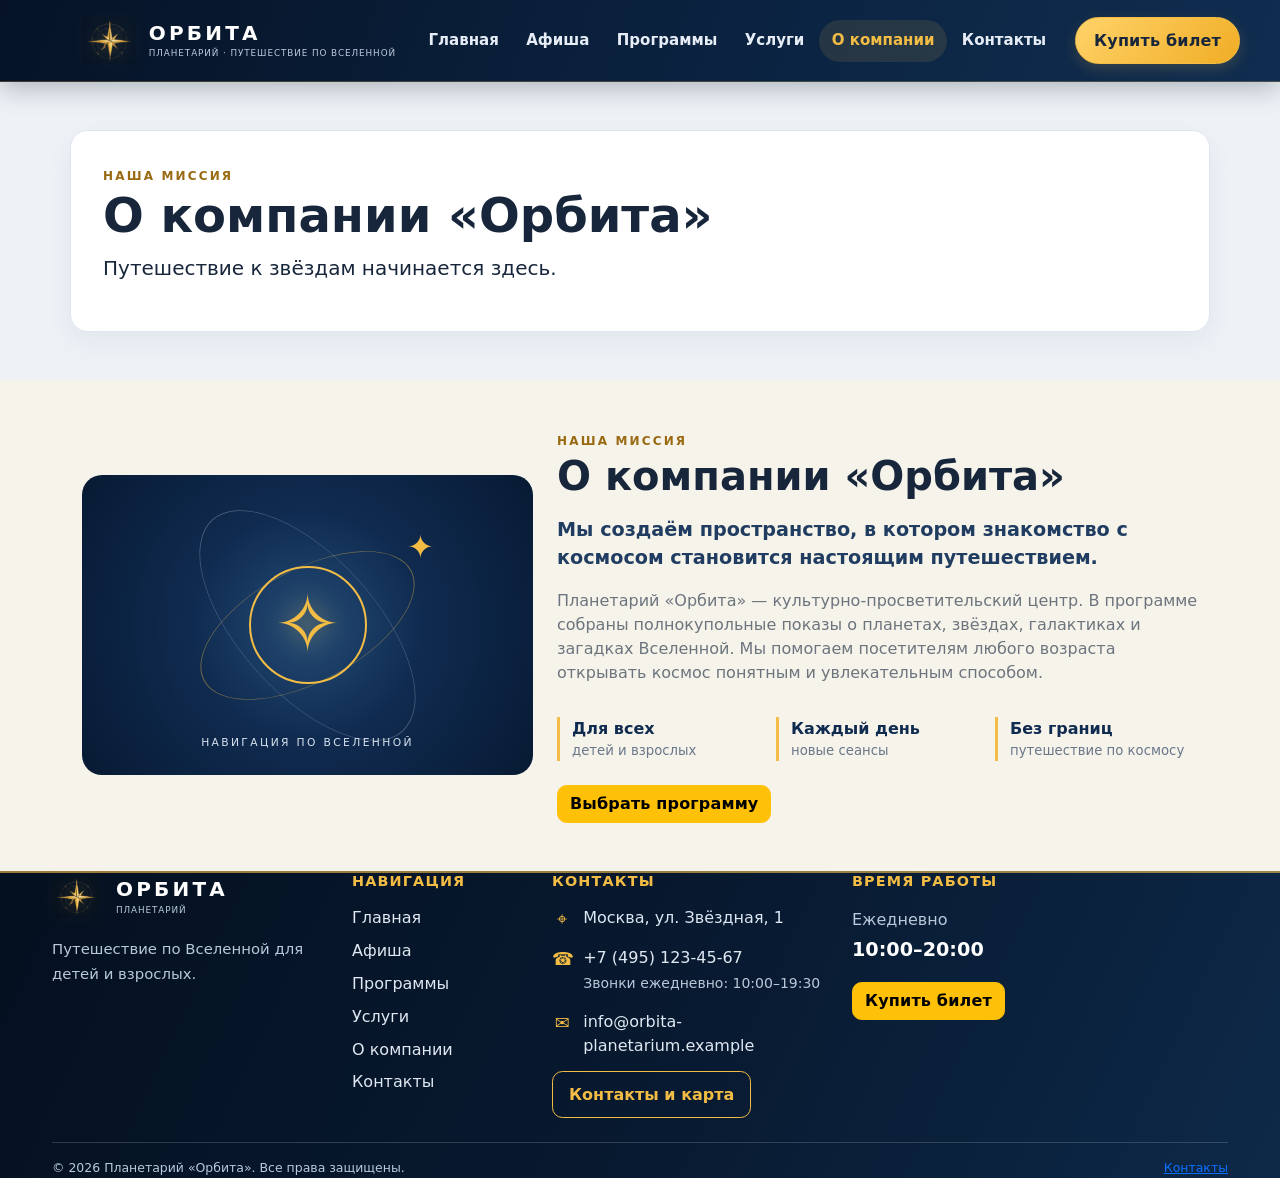
==== about.html @ 18ff94b8 "feat: restructure website into separate pages" ====
<!DOCTYPE html>
<!DOCTYPE html>

<html lang="ru">
<head>
<meta charset="utf-8"/>
<meta content="width=device-width, initial-scale=1.0" name="viewport"/>
<title>О компании — Планетарий «Орбита»</title>
<link href="https://cdn.jsdelivr.net/npm/bootstrap@5.3.8/dist/css/bootstrap.min.css" rel="stylesheet"/>
<link href="css/custom.css" rel="stylesheet"/>
</head>
<body>
<nav class="navbar navbar-expand-lg navbar-dark site-navbar sticky-top"><div class="container"><a class="navbar-brand d-flex align-items-center gap-3" href="index.html"><img alt="Логотип-компас планетария Орбита" class="brand-logo" height="54" src="images/orbita-compass-logo.png" width="54"/><span class="brand-copy"><span class="brand-name">ОРБИТА</span><span class="brand-caption">ПЛАНЕТАРИЙ · ПУТЕШЕСТВИЕ ПО ВСЕЛЕННОЙ</span></span></a><button aria-controls="mainNavbar" aria-expanded="false" aria-label="Открыть меню" class="navbar-toggler" data-bs-target="#mainNavbar" data-bs-toggle="collapse" type="button"><span class="navbar-toggler-icon"></span></button><div class="collapse navbar-collapse" id="mainNavbar"><ul class="navbar-nav ms-auto align-items-lg-center"><li class="nav-item"><a class="nav-link" href="index.html">Главная</a></li><li class="nav-item"><a class="nav-link" href="afisha.html">Афиша</a></li><li class="nav-item"><a class="nav-link" href="catalog.html">Программы</a></li><li class="nav-item"><a class="nav-link" href="services.html">Услуги</a></li><li class="nav-item"><a aria-current="page" class="nav-link active" href="about.html">О компании</a></li><li class="nav-item"><a class="nav-link" href="contacts.html">Контакты</a></li></ul><a class="btn btn-warning ms-lg-3 mt-2 mt-lg-0" href="order.html">Купить билет</a></div></div></nav>
<main><section class="container my-5"><span class="section-eyebrow">НАША МИССИЯ</span><h1 class="display-5 fw-bold">О компании «Орбита»</h1><p class="lead">Путешествие к звёздам начинается здесь.</p></section><section class="about-section py-5" id="about">
<div class="container">
<div class="row align-items-center g-4">
<div class="col-lg-5">
<div aria-hidden="true" class="about-compass-art"><span class="about-orbit orbit-one"></span><span class="about-orbit orbit-two"></span><span class="about-star">✦</span><div class="about-compass-mark">✧</div><span class="about-card-label">НАВИГАЦИЯ ПО ВСЕЛЕННОЙ</span></div>
</div>
<div class="col-lg-7">
<span class="section-eyebrow">НАША МИССИЯ</span>
<h2 class="display-6 fw-bold mb-3">О компании «Орбита»</h2>
<p class="about-lead">Мы создаём пространство, в котором знакомство с космосом становится настоящим путешествием.</p>
<p class="text-secondary">Планетарий «Орбита» — культурно-просветительский центр. В программе собраны полнокупольные показы о планетах, звёздах, галактиках и загадках Вселенной. Мы помогаем посетителям любого возраста открывать космос понятным и увлекательным способом.</p>
<div class="row g-3 mt-2"><div class="col-sm-4"><div class="about-fact"><strong>Для всех</strong><span>детей и взрослых</span></div></div><div class="col-sm-4"><div class="about-fact"><strong>Каждый день</strong><span>новые сеансы</span></div></div><div class="col-sm-4"><div class="about-fact"><strong>Без границ</strong><span>путешествие по космосу</span></div></div></div>
<a class="btn btn-warning mt-4" href="catalog.html">Выбрать программу</a>
</div>
</div>
</div>
</section></main>
<footer class="site-footer"><div class="container"><div class="row g-4 footer-main">
<div class="col-12 col-lg-3"><a class="footer-brand-link d-flex align-items-center gap-3 text-decoration-none" href="index.html"><img alt="Логотип-компас планетария Орбита" class="brand-logo footer-logo" height="52" src="images/orbita-compass-logo.png" width="52"/><span class="brand-copy"><span class="brand-name">ОРБИТА</span><span class="brand-caption">ПЛАНЕТАРИЙ</span></span></a><p class="footer-description mt-3">Путешествие по Вселенной для детей и взрослых.</p></div>
<div class="col-6 col-lg-2"><h2 class="footer-heading">Навигация</h2><ul class="footer-links"><li><a href="index.html">Главная</a></li><li><a href="afisha.html">Афиша</a></li><li><a href="catalog.html">Программы</a></li><li><a href="services.html">Услуги</a></li><li><a href="about.html">О компании</a></li><li><a href="contacts.html">Контакты</a></li></ul></div>
<div class="col-6 col-lg-3"><h2 class="footer-heading">Контакты</h2><ul class="footer-contacts"><li><span class="contact-symbol">⌖</span><span>Москва, ул. Звёздная, 1</span></li><li><span class="contact-symbol">☎</span><span><a href="tel:+74951234567">+7 (495) 123-45-67</a><br/><small>Звонки ежедневно: 10:00–19:30</small></span></li><li><span class="contact-symbol">✉</span><a href="mailto:info@orbita-planetarium.example">info@orbita-planetarium.example</a></li></ul><a class="footer-map-button" href="contacts.html">Контакты и карта</a></div>
<div class="col-12 col-lg-4"><h2 class="footer-heading">Время работы</h2><p class="footer-hours mb-3">Ежедневно<br/><strong>10:00–20:00</strong></p><a class="btn btn-warning" href="order.html">Купить билет</a></div></div>
<div class="footer-bottom mt-4 pt-3 d-flex flex-wrap justify-content-between gap-2"><span>© 2026 Планетарий «Орбита». Все права защищены.</span><a href="contacts.html">Контакты</a></div></div></footer>
<div aria-hidden="true" aria-labelledby="ticketModalLabel" class="modal fade" id="ticketModal" tabindex="-1">
<div class="modal-dialog">
<div class="modal-content">
<form id="ticketForm">
<div class="modal-header">
<h2 class="modal-title h5" id="ticketModalLabel">Покупка билета</h2>
<button aria-label="Закрыть" class="btn-close" data-bs-dismiss="modal" type="button"></button>
</div>
<div class="modal-body">
<div class="mb-3">
<label class="form-label" for="ticket-program">Программа</label>
<select class="form-select" id="ticket-program" required="">
<option data-price="400" value="1">Путешествие по Солнечной системе — 400 руб.</option>
<option data-price="600" value="2">Чёрные дыры — 600 руб.</option>
<option data-price="900" value="3">Ночные наблюдения в телескоп — 900 руб.</option>
<option data-price="500" value="4">Галактики и Большой взрыв — 500 руб.</option>
<option data-price="350" value="5">Луна: наш ближайший сосед — 350 руб.</option>
<option data-price="400" value="6">Наша звезда — Солнце — 400 руб.</option>
<option data-price="450" value="7">Сатурн и его кольца — 450 руб.</option>
<option data-price="550" value="8">Туманности: рождение звёзд — 550 руб.</option>
<option data-price="380" value="9">Кометы и астероиды — 380 руб.</option>
</select>
</div>
<div class="row g-3 mb-3">
<div class="col-7">
<label class="form-label" for="ticket-date">Дата</label>
<input class="form-control" id="ticket-date" required="" type="date"/>
</div>
<div class="col-5">
<label class="form-label" for="ticket-time">Время</label>
<input class="form-control" id="ticket-time" required="" type="time"/>
</div>
</div>
<div class="row g-3 mb-3">
<div class="col-6">
<label class="form-label" for="ticket-name">Имя</label>
<input class="form-control" id="ticket-name" required="" type="text"/>
</div>
<div class="col-6">
<label class="form-label" for="ticket-phone">Телефон</label>
<input class="form-control" id="ticket-phone" required="" type="tel"/>
</div>
</div>
<div class="mb-3">
<label class="form-label" for="ticket-count">Количество билетов</label>
<input class="form-control" id="ticket-count" max="10" min="1" required="" type="number" value="1"/>
</div>
<div aria-live="polite" class="alert alert-light border mt-3 mb-3" id="seat-availability"><strong>Свободные места:</strong> выберите дату и время.</div>
<p class="fs-5 mb-0">Итого: <strong id="ticket-total">0 руб.</strong></p>
<div class="alert alert-success mt-3 mb-0 d-none" id="ticket-success" role="alert">
              Билеты забронированы. Мы позвоним для подтверждения.
            </div>
</div>
<div class="modal-footer">
<button class="btn btn-secondary" data-bs-dismiss="modal" type="button">Закрыть</button>
<button class="btn btn-warning" type="submit">Купить</button>
</div>
</form>
</div>
</div>
</div>
<script src="https://cdn.jsdelivr.net/npm/bootstrap@5.3.8/dist/js/bootstrap.bundle.min.js"></script><script src="js/data.js"></script><script src="js/reviews.js"></script><script src="js/dates.js"></script><script src="js/tickets.js"></script><script src="js/ticket-capacity.js"></script></body>
</html>
---- css/custom.css ----
body {
  min-height: 100vh;
  background-color: #f4f6fa;
}

.card-img-top {
  height: 180px;
  object-fit: cover;
}

.hero {
  background:
    linear-gradient(rgba(5, 10, 30, 0.6), rgba(5, 10, 30, 0.75)),
    url("../images/milky-way.jpg") center / cover no-repeat;
}

.thumb {
  width: 96px;
  height: 64px;
  object-fit: cover;
}

.time {
  min-width: 64px;
}

.service-card {
  min-height: 300px;
  overflow: hidden;
}

.service-img {
  height: 100%;
  min-height: 300px;
  object-fit: cover;
  filter: brightness(0.6);
}

.service-photo {
  max-height: 320px;
  object-fit: cover;
}

.schedule-days .nav-link {
  min-width: 84px;
  border: 1px solid #dee2e6;
  background: #fff;
  color: #212529;
  margin-right: 0.5rem;
}

.schedule-days .nav-link.active {
  background: #0d6efd;
  color: #fff;
}

/* ===== Дизайн: кнопки, hover, нажатие ===== */
:root {
  --orbita-ease: cubic-bezier(0.2, 0.8, 0.2, 1);
  --orbita-gold: #ffc107;
  --orbita-glow: rgba(255, 193, 7, 0.45);
}

html {
  scroll-behavior: smooth;
  scroll-padding-top: 72px;
}

.btn {
  font-weight: 600;
  letter-spacing: 0.01em;
  border-radius: 0.6rem;
  transition:
    transform 0.2s var(--orbita-ease),
    box-shadow 0.2s var(--orbita-ease),
    background-color 0.2s,
    border-color 0.2s,
    color 0.2s;
}

.btn:not(:disabled):hover {
  transform: translateY(-2px);
  box-shadow: 0 8px 18px rgba(13, 30, 70, 0.22);
}

.btn:not(:disabled):active {
  transform: translateY(1px) scale(0.97);
  box-shadow: 0 2px 5px rgba(13, 30, 70, 0.25) inset;
  transition-duration: 0.06s;
}

.btn-warning:not(:disabled):hover {
  background-color: #ffcd39;
  box-shadow: 0 8px 22px var(--orbita-glow);
}

.btn-lg {
  border-radius: 0.8rem;
}

.btn:disabled {
  opacity: 0.55;
  cursor: not-allowed;
}

/* Видимый фокус с клавиатуры */
:focus-visible {
  outline: 3px solid var(--orbita-gold);
  outline-offset: 2px;
}

.btn:focus-visible,
.nav-link:focus-visible {
  box-shadow: 0 0 0 0.25rem var(--orbita-glow);
}

/* Навигация: подчёркивание при наведении */
.navbar .nav-link {
  position: relative;
  transition: color 0.2s;
}

.navbar .nav-link::after {
  content: "";
  position: absolute;
  left: 0.5rem;
  right: 0.5rem;
  bottom: 0.2rem;
  height: 2px;
  background: var(--orbita-gold);
  transform: scaleX(0);
  transform-origin: left;
  transition: transform 0.25s var(--orbita-ease);
}

.navbar .nav-link:hover::after,
.navbar .nav-link.active::after {
  transform: scaleX(1);
}

.navbar .dropdown-toggle::after {
  position: static;
  background: none;
  height: auto;
  transform: none;
}

.dropdown-menu {
  border: 0;
  border-radius: 0.75rem;
  box-shadow: 0 12px 30px rgba(13, 30, 70, 0.18);
}

.dropdown-item {
  transition: background-color 0.15s, padding-left 0.2s var(--orbita-ease);
}

.dropdown-item:hover {
  padding-left: 1.5rem;
}

/* Карточки программ и услуг */
.card {
  transition: transform 0.3s var(--orbita-ease), box-shadow 0.3s var(--orbita-ease);
}

.card:hover {
  transform: translateY(-6px);
  box-shadow: 0 16px 34px rgba(13, 30, 70, 0.2) !important;
}

.card-img-top {
  transition: transform 0.5s var(--orbita-ease);
}

.card {
  overflow: hidden;
}

.card:hover .card-img-top {
  transform: scale(1.06);
}

.service-img {
  transition: transform 0.5s var(--orbita-ease), filter 0.3s;
}

.service-card:hover .service-img {
  transform: scale(1.08);
  filter: brightness(0.8);
}

/* Строки афиши и новостей */
.list-group-item {
  transition: background-color 0.2s, transform 0.2s var(--orbita-ease), box-shadow 0.2s;
}

.schedule-days + .tab-content .list-group-item:hover {
  background-color: #fffaf0;
  transform: translateX(4px);
}

.list-group-item-action:hover {
  transform: translateX(4px);
}

.thumb {
  transition: transform 0.3s var(--orbita-ease);
}

.list-group-item:hover .thumb {
  transform: scale(1.06);
}

/* Вкладки дней */
.schedule-days .nav-link {
  border-radius: 0.75rem;
  transition:
    transform 0.2s var(--orbita-ease),
    box-shadow 0.2s,
    background-color 0.2s,
    border-color 0.2s;
}

.schedule-days .nav-link:hover:not(.active) {
  border-color: #0d6efd;
  transform: translateY(-2px);
  box-shadow: 0 6px 14px rgba(13, 110, 253, 0.18);
}

.schedule-days .nav-link:active {
  transform: scale(0.96);
}

.schedule-days .nav-link.active {
  box-shadow: 0 6px 16px rgba(13, 110, 253, 0.35);
}

/* Поля форм */
.form-control,
.form-select {
  border-radius: 0.6rem;
  transition: border-color 0.2s, box-shadow 0.2s;
}

.form-control:hover,
.form-select:hover {
  border-color: #86b7fe;
}

/* Ссылки в футере */
footer a {
  transition: color 0.2s, padding-left 0.2s var(--orbita-ease);
}

footer a:hover {
  color: var(--orbita-gold) !important;
  padding-left: 4px;
}

/* Часы в верхней строке */
[data-live-clock] {
  font-variant-numeric: tabular-nums;
}

/* Отзывы */
.review-carousel {
  max-width: 760px;
  background: #fff;
  border-radius: 1rem;
  box-shadow: 0 8px 28px rgba(13, 30, 70, 0.1);
  padding: 2.5rem 4rem 3.5rem;
}

.review-stars {
  color: var(--orbita-gold);
  font-size: 1.6rem;
  letter-spacing: 0.15em;
  margin-bottom: 0.75rem;
}

.review-carousel .carousel-control-prev,
.review-carousel .carousel-control-next {
  width: 3.5rem;
  transition: opacity 0.2s, transform 0.2s var(--orbita-ease);
}

.review-carousel .carousel-control-next:hover {
  transform: translateX(3px);
}

.review-carousel .carousel-control-prev:hover {
  transform: translateX(-3px);
}

@media (max-width: 575.98px) {
  .review-carousel {
    padding: 1.5rem 2.75rem 3rem;
  }
}

/* FAQ */
.faq-wrap {
  max-width: 760px;
}

.accordion-item {
  border-radius: 0.75rem !important;
  overflow: hidden;
  margin-bottom: 0.75rem;
  border: 1px solid #dee2e6;
}

.accordion-button {
  font-weight: 600;
  transition: background-color 0.2s, color 0.2s;
}

.accordion-button:not(.collapsed) {
  background: #fff8e1;
  color: #212529;
  box-shadow: none;
}

.accordion-button:hover:not(:not(.collapsed)) {
  background: #fff8e1;
}

.accordion-button.collapsed:hover {
  background: #f1f4fa;
}

/* Уважаем настройку «уменьшить анимацию» */
@media (prefers-reduced-motion: reduce) {
  html {
    scroll-behavior: auto;
  }

  *,
  *::before,
  *::after {
    transition-duration: 0.01ms !important;
    animation-duration: 0.01ms !important;
  }

  .btn:hover,
  .card:hover,
  .list-group-item:hover {
    transform: none !important;
  }
}

/* ===== Новости и события ===== */
.news-card .news-img {
  position: relative;
  overflow: hidden;
}

.news-card .card-img-top {
  height: 200px;
}

.news-tag {
  position: absolute;
  top: 0.75rem;
  left: 0.75rem;
  font-size: 0.78rem;
  padding: 0.4em 0.75em;
  border-radius: 2rem;
  box-shadow: 0 4px 10px rgba(0, 0, 0, 0.25);
}

.news-card .card-title {
  line-height: 1.3;
}

.news-filter {
  border: 1px solid #ced4da;
  background: #fff;
  border-radius: 2rem;
  padding: 0.4rem 1.1rem;
}

.news-filter:hover:not(.active) {
  border-color: #0d6efd;
  color: #0d6efd;
}

.news-filter.active {
  background: #0d6efd;
  border-color: #0d6efd;
  color: #fff;
}

.news-modal-img {
  width: 100%;
  height: 260px;
  object-fit: cover;
}

/* ===== Отзывы программ и услуг ===== */
.reviews-block {
  background: #fff;
  border-radius: 1rem;
  box-shadow: 0 6px 22px rgba(13, 30, 70, 0.08);
  padding: 1.5rem;
}

.review-item {
  display: flex;
  gap: 1rem;
  padding: 1rem 0;
  border-top: 1px solid #eef0f4;
}

.review-avatar {
  flex: 0 0 auto;
  width: 44px;
  height: 44px;
  border-radius: 50%;
  color: #fff;
  font-weight: 700;
  display: flex;
  align-items: center;
  justify-content: center;
}

.review-stars-sm {
  color: var(--orbita-gold);
  letter-spacing: 0.1em;
}

.rating-chip {
  display: inline-block;
  font-size: 0.9rem;
  font-weight: 600;
  color: #946c00;
}

.rating-chip .text-muted {
  font-weight: 400;
}

.product-photo {
  overflow: hidden;
}


/* ===== Дополнительные функции каталога ===== */
.catalog-tools { background: #fff; border-radius: 1rem; }
.program-actions .btn { font-size: .78rem; padding: .35rem .55rem; }
.program-actions .btn[aria-pressed="true"] { color: #fff; }
.recent-card { color: inherit; overflow: hidden; border: 1px solid #e5e9f0; transition: transform .2s, box-shadow .2s; }
.recent-card:hover { transform: translateY(-3px); box-shadow: 0 8px 20px rgba(13,30,70,.12); }
.recent-card .card-img-top { height: 110px; object-fit: cover; }
#compare-table-wrap th { min-width: 145px; }
#compare-table-wrap td { min-width: 150px; }
#seat-availability { font-size: .95rem; }
@media (max-width: 575.98px) { .program-actions { flex-wrap: wrap; } .program-actions .btn { flex: 1 1 auto; } }


/* ===== Единый фирменный стиль «Орбита»: компас и навигация ===== */
:root {
  --orbita-navy: #071a33;
  --orbita-blue: #102b50;
  --orbita-blue-soft: #183b65;
  --orbita-gold: #f3bd45;
  --orbita-cream: #f6f3eb;
  --orbita-text: #17263b;
}
body { color: var(--orbita-text); background: #f7f8fb; }
.site-topline { background: #06152a; color: #dce6f3; font-size: .82rem; }
.site-topline a { color: #f3bd45; text-decoration: none; }
.site-topline a:hover { color: #fff; }
.topline-dot { display:inline-block; width:7px; height:7px; margin-right:.45rem; border-radius:50%; background:var(--orbita-gold); box-shadow:0 0 0 4px rgba(243,189,69,.14); }
.site-navbar { background: linear-gradient(105deg, #0a1d37, #12345b); box-shadow: 0 8px 24px rgba(5,20,42,.18); }
.site-navbar .navbar-brand { color:#fff; text-decoration:none; }
.brand-compass { width:48px; height:48px; display:grid; place-items:center; border:1px solid rgba(243,189,69,.65); border-radius:50%; background:rgba(255,255,255,.04); }
.brand-compass svg { width:39px; height:39px; fill:none; stroke:#f3bd45; stroke-width:1.7; stroke-linecap:round; stroke-linejoin:round; }
.brand-compass .compass-needle { fill:#f3bd45; stroke:#f3bd45; }
.brand-compass .compass-center { fill:#fff; stroke:#fff; }
.brand-copy { display:flex; flex-direction:column; line-height:1.05; }
.brand-name { font-weight:800; letter-spacing:.19em; font-size:1.12rem; }
.brand-caption { margin-top:5px; color:#c4d1e1; font-size:.52rem; letter-spacing:.105em; }
.site-navbar .nav-link { color:#dce6f3; font-weight:500; padding-left:.75rem!important; padding-right:.75rem!important; }
.site-navbar .nav-link:hover, .site-navbar .nav-link:focus { color:var(--orbita-gold); }
.site-navbar .btn-warning { color:#17263b; background:var(--orbita-gold); border-color:var(--orbita-gold); }
.hero { position:relative; background-position:center; }
.hero .container { position:relative; z-index:1; }
.about-section { background:var(--orbita-cream); }
.section-eyebrow { color:#9a6a12; font-size:.75rem; font-weight:800; letter-spacing:.18em; }
.about-lead { color:#203d61; font-size:1.2rem; font-weight:600; }
.about-compass-art { min-height:300px; position:relative; display:flex; align-items:center; justify-content:center; overflow:hidden; border-radius:1.25rem; background:radial-gradient(circle at center, #244c77 0, #102b50 42%, #071a33 100%); color:var(--orbita-gold); }
.about-orbit { position:absolute; width:235px; height:235px; border:1px solid rgba(243,189,69,.42); border-radius:50%; transform:rotate(-28deg) scaleY(.48); }
.orbit-two { width:285px; height:285px; transform:rotate(48deg) scaleY(.48); border-color:rgba(220,230,243,.28); }
.about-compass-mark { display:grid; place-items:center; width:118px; height:118px; border:2px solid var(--orbita-gold); border-radius:50%; font-size:5rem; line-height:1; text-shadow:0 0 24px rgba(243,189,69,.55); }
.about-star { position:absolute; top:48px; right:22%; font-size:2rem; }
.about-card-label { position:absolute; bottom:24px; font-size:.67rem; letter-spacing:.22em; color:#d8e2ef; }
.about-fact { display:flex; flex-direction:column; border-left:3px solid var(--orbita-gold); padding-left:.75rem; }
.about-fact strong { color:#102b50; }
.about-fact span { color:#697789; font-size:.83rem; }
.site-footer { color:#d9e3ef; background:linear-gradient(115deg,#06152a,#102b50); }
.footer-brand-link { display:inline-flex; align-items:center; gap:.7rem; color:#fff; text-decoration:none; }
.footer-brand-link .brand-compass { width:43px; height:43px; }
.footer-brand-link .brand-compass svg { width:35px; height:35px; }
.footer-brand-link .brand-name { color:#fff; }
.footer-brand-link .brand-caption { color:#b8c8da; }
.footer-description { max-width:390px; color:#b8c8da; font-size:.93rem; line-height:1.7; }
.footer-heading { margin-bottom:1rem; color:#f3bd45; font-size:.9rem; font-weight:800; letter-spacing:.08em; text-transform:uppercase; }
.footer-links, .footer-contacts { margin:0; padding:0; list-style:none; }
.footer-links li { margin-bottom:.55rem; }
.footer-links a, .footer-contacts a { color:#d9e3ef; text-decoration:none; }
.footer-links a:hover, .footer-contacts a:hover { color:#f3bd45; }
.footer-contacts li { display:flex; gap:.7rem; margin-bottom:.85rem; align-items:flex-start; }
.footer-contacts li span:last-child { line-height:1.55; }
.footer-contacts li span a:not(:first-child) { color:#f3bd45; }
.contact-symbol { width:1.25rem; flex:0 0 1.25rem; color:#f3bd45; font-size:1.1rem; text-align:center; }
.footer-hours { color:#b8c8da; line-height:1.7; }
.footer-hours strong { color:#fff; font-size:1.2rem; }
.footer-map-button { display:inline-flex; gap:.8rem; align-items:center; padding:.65rem .9rem; border:1px solid rgba(243,189,69,.7); border-radius:.55rem; color:#f3bd45; text-decoration:none; font-weight:600; }
.footer-map-button:hover { color:#071a33; background:#f3bd45; }
.footer-bottom { border-top:1px solid rgba(220,230,243,.18); color:#9fb0c4; font-size:.78rem; }
@media (max-width: 575.98px) { .brand-caption { font-size:.43rem; } .brand-compass { width:42px; height:42px; } .about-compass-art { min-height:235px; } .site-topline .container { justify-content:center!important; } }

/* ===== Финальная корректировка фирменной шапки и общей геометрии ===== */
:root {
  --orbita-navy: #061326;
  --orbita-blue: #0b2341;
  --orbita-blue-soft: #14365d;
  --orbita-gold: #f3bd45;
  --orbita-page: #eef2f7;
  --orbita-ink: #17263b;
}
html, body { width: 100%; min-height: 100%; }
html { overflow-x: clip; }
body {
  margin: 0;
  color: var(--orbita-ink);
  background: var(--orbita-page) !important;
  overflow-x: clip;
}
/* A single-row header replaces the awkward two-level header. */
.site-navbar,
nav.site-navbar {
  position: sticky;
  top: 0;
  z-index: 1030;
  width: 100%;
  min-height: 82px;
  padding: .65rem 0;
  background: linear-gradient(110deg, #061326 0%, #0b2341 58%, #102d50 100%) !important;
  border-bottom: 1px solid rgba(243,189,69,.24);
  box-shadow: 0 7px 24px rgba(3,12,26,.25);
}
.site-navbar > .container {
  display: flex;
  align-items: center;
  gap: 1.25rem;
}
.site-navbar .navbar-brand {
  flex: 0 0 auto;
  display: inline-flex;
  align-items: center;
  gap: .8rem !important;
  margin: 0;
  padding: .1rem 0;
  color: #fff !important;
  white-space: nowrap;
}
.brand-logo {
  display: block;
  width: 54px;
  height: 54px;
  flex: 0 0 54px;
  object-fit: contain;
  filter: drop-shadow(0 0 8px rgba(243,189,69,.22));
}
.brand-copy { display:flex; flex-direction:column; justify-content:center; line-height:1.05; }
.brand-name { color:#fff !important; font-size:1.25rem; font-weight:800; letter-spacing:.16em; }
.brand-caption { display:block; margin-top:.32rem; color:#bdcadd !important; font-size:.55rem; letter-spacing:.105em; white-space:normal; }
.site-navbar .navbar-collapse { align-items:center; }
.site-navbar .navbar-nav { gap:.15rem; align-items:center; }
.site-navbar .nav-link {
  position:relative;
  display:inline-flex;
  align-items:center;
  min-height:42px;
  padding:.55rem .78rem !important;
  color:#e7edf6 !important;
  font-size:.94rem;
  font-weight:600;
  white-space:nowrap;
  border-radius:999px;
  transition: color .2s ease, background-color .2s ease;
}
.site-navbar .nav-link::after { display:none !important; }
.site-navbar .nav-link:hover,
.site-navbar .nav-link:focus-visible,
.site-navbar .nav-link.active {
  color:var(--orbita-gold) !important;
  background:rgba(243,189,69,.11);
}
.site-navbar .btn-warning {
  min-height:44px;
  margin-left:1rem !important;
  padding:.65rem 1.15rem;
  color:#17263b !important;
  background:linear-gradient(135deg,#ffd36a,#f0ad25) !important;
  border:1px solid #f3bd45 !important;
  border-radius:999px;
  font-weight:700;
  white-space:nowrap;
  box-shadow:0 5px 14px rgba(243,189,69,.17);
}
.site-navbar .btn-warning:hover { background:#ffda83 !important; }
.site-navbar .navbar-toggler {
  border:1px solid rgba(255,255,255,.35);
  border-radius:.65rem;
  padding:.45rem .65rem;
}
.site-navbar .navbar-toggler:focus { box-shadow:0 0 0 .2rem rgba(243,189,69,.25); }
.site-navbar .navbar-toggler-icon { filter:brightness(0) invert(1); }
/* Keep every content section within the viewport and visually separated. */
main { display:block; width:100%; }
main > section:not(.hero) { position:relative; }
main > .container,
main > section > .container { max-width:1140px; }
main > .container.my-5 { padding:2rem; background:#fff; border:1px solid #e0e6ef; border-radius:1.1rem; box-shadow:0 10px 28px rgba(20,43,73,.055); }
.card, .catalog-tools, .reviews-block, .review-carousel, .accordion-item { border-color:#e0e6ef; }
.card:hover, .recent-card:hover { transform:translateY(-3px); }
/* Footer is a full-width dark band, including the container's surrounding area. */
footer.site-footer, .site-footer {
  display:block;
  width:100%;
  margin:0 !important;
  padding:0;
  color:#dce6f3 !important;
  background:linear-gradient(115deg,#041020 0%,#081a31 55%,#0d2948 100%) !important;
  border-top:2px solid rgba(243,189,69,.62);
}
.site-footer .container { max-width:1200px; }
.site-footer .brand-logo { width:48px; height:48px; flex-basis:48px; }
.site-footer .brand-name { color:#fff !important; }
.site-footer .brand-caption { color:#b9c8da !important; }
.site-footer .footer-heading { color:#f3bd45 !important; }
.site-footer .footer-description,
.site-footer .footer-hours,
.site-footer .footer-bottom { color:#b9c8da !important; }
.site-footer .footer-links a,
.site-footer .footer-contacts a { color:#e0e8f2 !important; text-decoration:none; }
.site-footer .footer-links a:hover,
.site-footer .footer-contacts a:hover { color:#f3bd45 !important; }
.site-footer .footer-map-button { color:#f3bd45 !important; }
.site-footer .footer-map-button:hover { color:#071a33 !important; }
@media (max-width: 1199.98px) {
  .site-navbar .nav-link { padding-left:.55rem !important; padding-right:.55rem !important; font-size:.88rem; }
  .brand-caption { max-width:230px; }
}
@media (max-width: 991.98px) {
  .site-navbar { min-height:72px; }
  .site-navbar > .container { flex-wrap:wrap; }
  .site-navbar .navbar-collapse {
    flex-basis:100%;
    width:100%;
    padding:.75rem 0 .35rem;
    border-top:1px solid rgba(255,255,255,.12);
    margin-top:.45rem;
  }
  .site-navbar .navbar-nav { align-items:stretch; gap:.15rem; }
  .site-navbar .nav-link { width:100%; padding:.65rem .8rem !important; }
  .site-navbar .btn-warning { margin:.65rem 0 0 !important; width:100%; }
}
@media (max-width: 575.98px) {
  .brand-logo { width:46px; height:46px; flex-basis:46px; }
  .brand-name { font-size:1.05rem; }
  .brand-caption { max-width:185px; font-size:.48rem; line-height:1.25; }
  main > .container.my-5 { padding:1.15rem; }
  .site-footer .container { padding-left:1.25rem; padding-right:1.25rem; }
}

/* Multi-page navigation, contacts and embedded Yandex map */
.about-teaser,.contact-info-panel{background:linear-gradient(135deg,#102b50,#071a33);color:#f6f3eb;border:1px solid rgba(243,189,69,.25)}
.about-teaser p,.contact-info-panel .text-muted{color:#c6d3e2!important}
.contact-info-panel a{color:#f3bd45}
.map-frame{min-height:430px;background:#0b1d34;border:1px solid rgba(243,189,69,.35)}
.map-frame iframe{display:block;min-height:430px}
.site-navbar .navbar-nav{gap:.15rem}
.site-navbar .nav-link{white-space:nowrap}
.site-footer .footer-map-button{display:inline-flex;align-items:center;justify-content:center;padding:.65rem 1rem;border:1px solid var(--orbita-gold);border-radius:.65rem;color:var(--orbita-gold);text-decoration:none}
.site-footer .footer-map-button:hover{background:var(--orbita-gold);color:#071a33!important}
.site-footer .footer-contacts small{color:#b9c7d8}
.service-card .card-img-overlay{background:linear-gradient(180deg,transparent 25%,rgba(3,12,25,.88))}
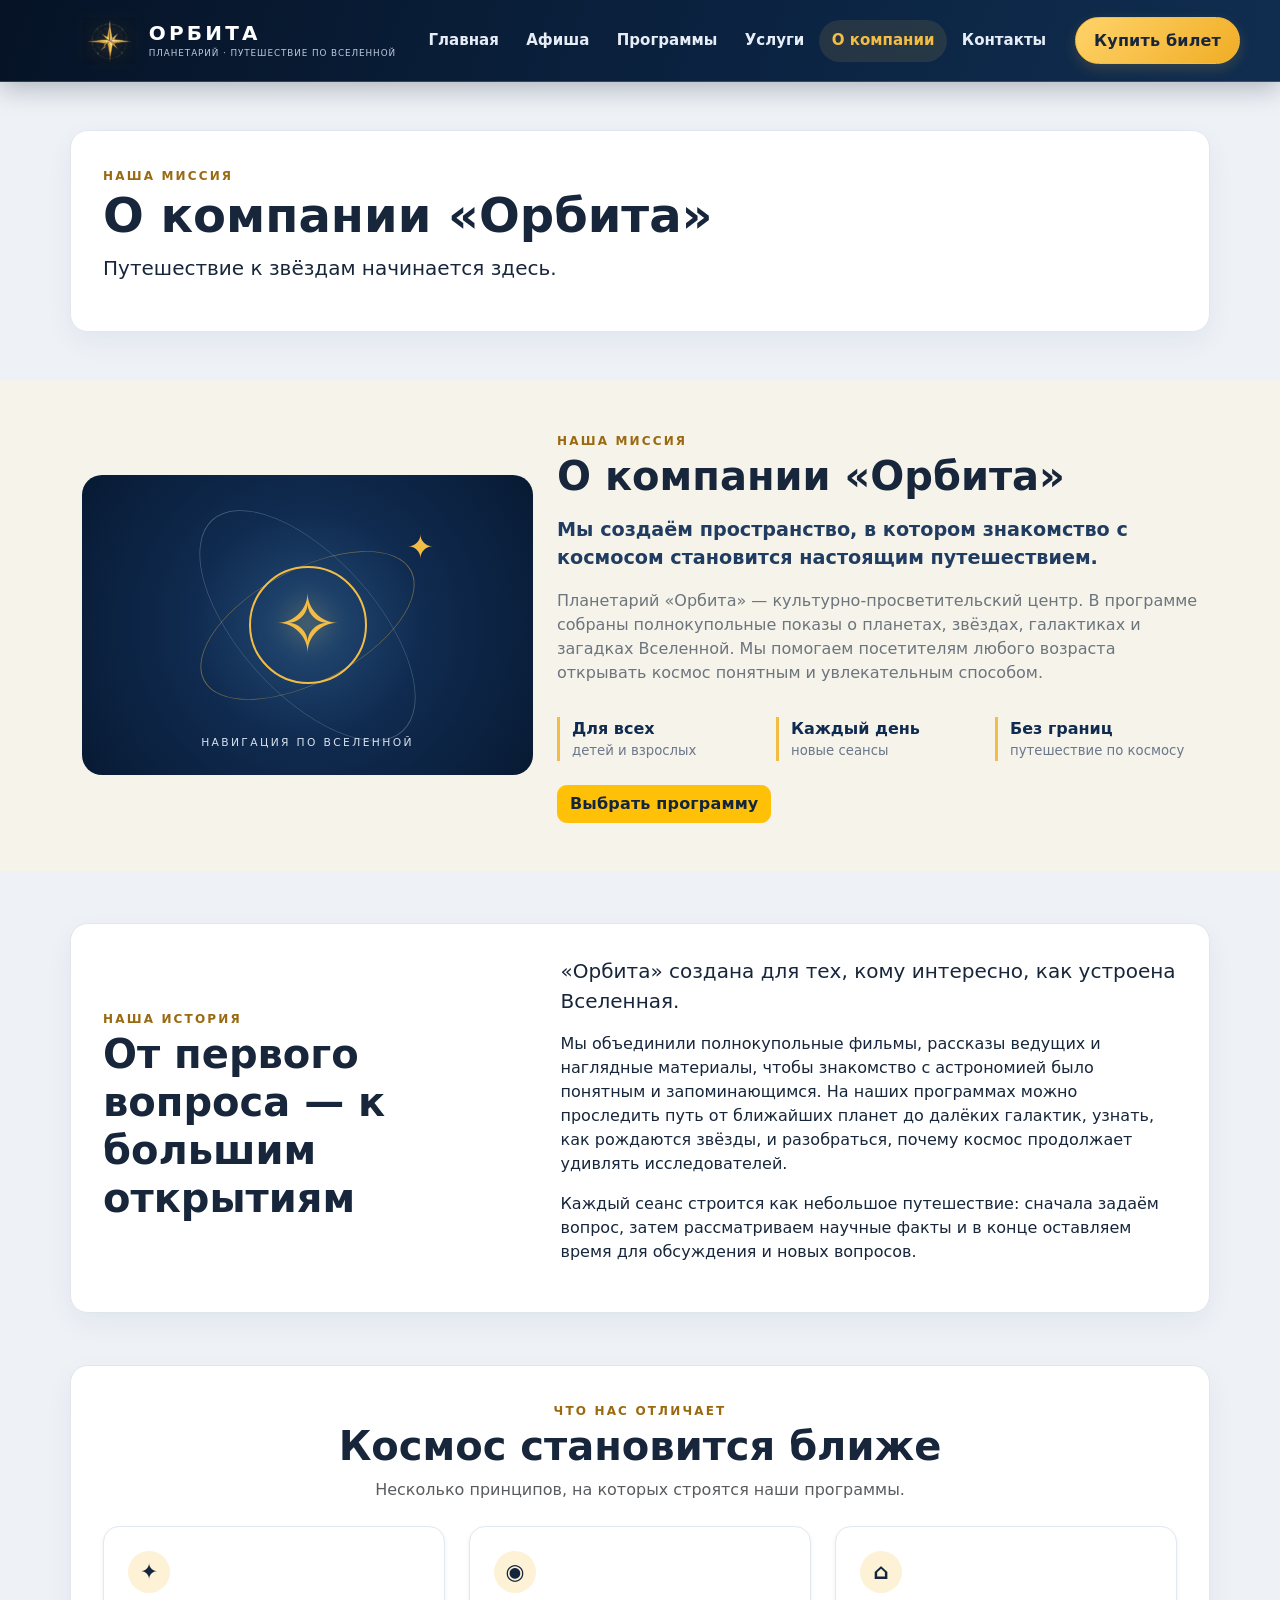
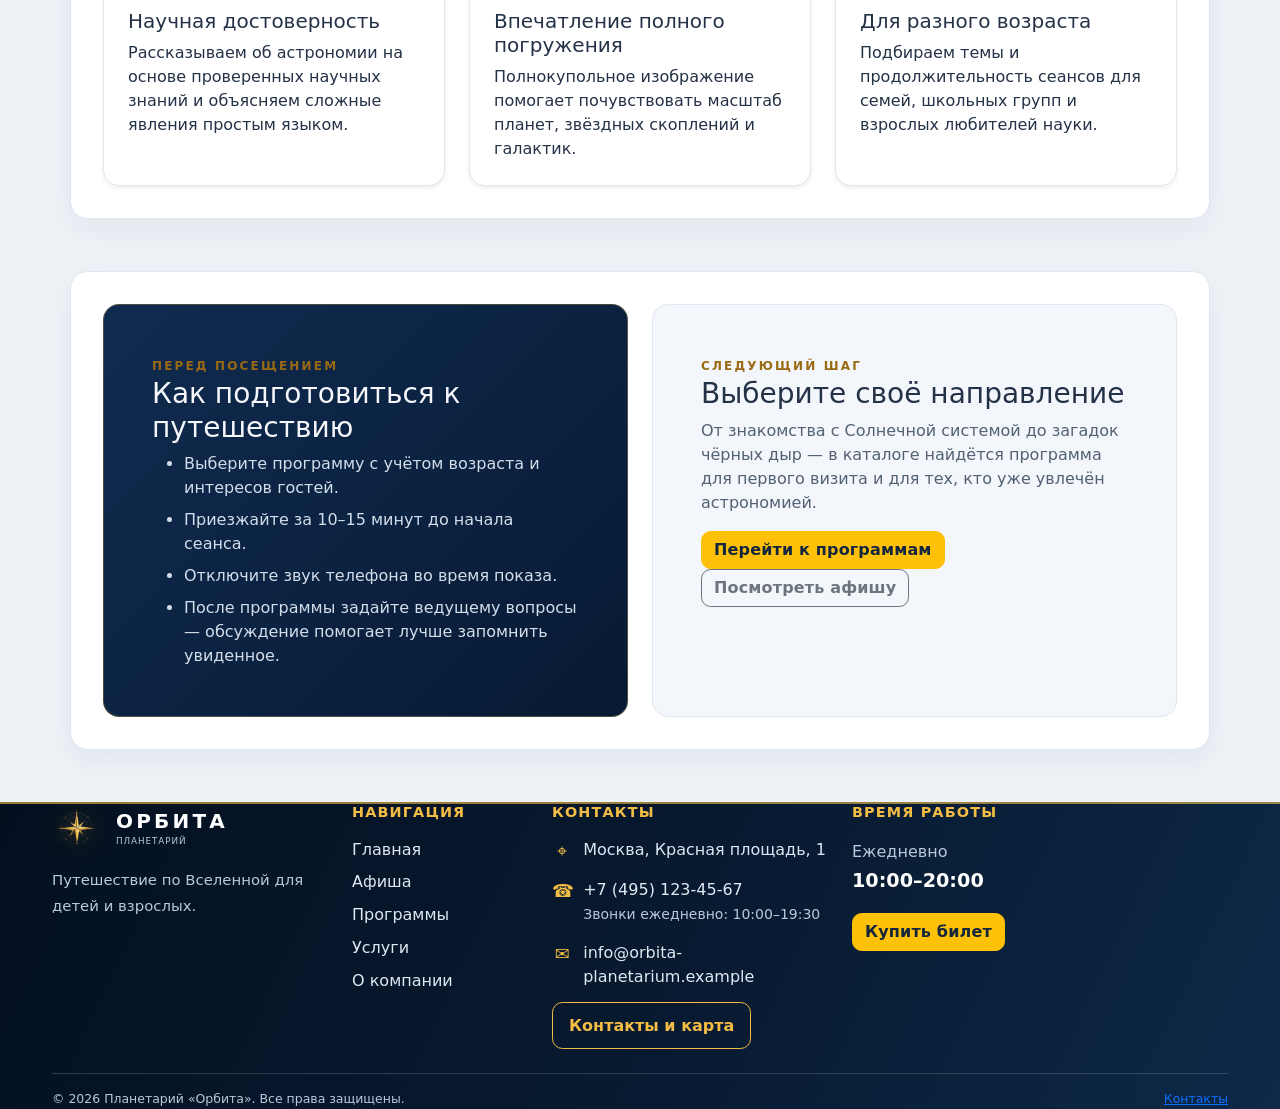
==== commit 07ed50ad: "fix: correct Yandex map display" ====
--- a/about.html
+++ b/about.html
@@ -1,4 +1,8 @@
 <!DOCTYPE html>
+<!DOCTYPE html>
+
+<!DOCTYPE html>
+
 <!DOCTYPE html>
 
 <html lang="ru">
@@ -27,11 +31,35 @@
 </div>
 </div>
 </div>
+</section><section class="container my-5 orbit-extra-section">
+<div class="row g-4 align-items-center">
+<div class="col-lg-5">
+<span class="section-eyebrow">НАША ИСТОРИЯ</span>
+<h2 class="display-6 fw-bold">От первого вопроса — к большим открытиям</h2>
+</div>
+<div class="col-lg-7">
+<p class="lead">«Орбита» создана для тех, кому интересно, как устроена Вселенная.</p>
+<p>Мы объединили полнокупольные фильмы, рассказы ведущих и наглядные материалы, чтобы знакомство с астрономией было понятным и запоминающимся. На наших программах можно проследить путь от ближайших планет до далёких галактик, узнать, как рождаются звёзды, и разобраться, почему космос продолжает удивлять исследователей.</p>
+<p>Каждый сеанс строится как небольшое путешествие: сначала задаём вопрос, затем рассматриваем научные факты и в конце оставляем время для обсуждения и новых вопросов.</p>
+</div>
+</div>
+</section><section class="container my-5 orbit-extra-section">
+<div class="text-center mb-4"><span class="section-eyebrow">ЧТО НАС ОТЛИЧАЕТ</span><h2 class="display-6 fw-bold">Космос становится ближе</h2><p class="text-muted">Несколько принципов, на которых строятся наши программы.</p></div>
+<div class="row g-4">
+<div class="col-md-4"><article class="card h-100 border-0 shadow-sm orbit-info-card"><div class="card-body p-4"><div class="orbit-info-icon">✦</div><h3 class="h5">Научная достоверность</h3><p class="mb-0">Рассказываем об астрономии на основе проверенных научных знаний и объясняем сложные явления простым языком.</p></div></article></div>
+<div class="col-md-4"><article class="card h-100 border-0 shadow-sm orbit-info-card"><div class="card-body p-4"><div class="orbit-info-icon">◉</div><h3 class="h5">Впечатление полного погружения</h3><p class="mb-0">Полнокупольное изображение помогает почувствовать масштаб планет, звёздных скоплений и галактик.</p></div></article></div>
+<div class="col-md-4"><article class="card h-100 border-0 shadow-sm orbit-info-card"><div class="card-body p-4"><div class="orbit-info-icon">⌂</div><h3 class="h5">Для разного возраста</h3><p class="mb-0">Подбираем темы и продолжительность сеансов для семей, школьных групп и взрослых любителей науки.</p></div></article></div>
+</div>
+</section><section class="container my-5 orbit-extra-section">
+<div class="row g-4">
+<div class="col-lg-6"><div class="orbit-highlight h-100 p-4 p-lg-5 rounded-4"><span class="section-eyebrow">ПЕРЕД ПОСЕЩЕНИЕМ</span><h2 class="h3">Как подготовиться к путешествию</h2><ul class="mb-0"><li class="mb-2">Выберите программу с учётом возраста и интересов гостей.</li><li class="mb-2">Приезжайте за 10–15 минут до начала сеанса.</li><li class="mb-2">Отключите звук телефона во время показа.</li><li>После программы задайте ведущему вопросы — обсуждение помогает лучше запомнить увиденное.</li></ul></div></div>
+<div class="col-lg-6"><div class="orbit-highlight orbit-highlight-light h-100 p-4 p-lg-5 rounded-4"><span class="section-eyebrow">СЛЕДУЮЩИЙ ШАГ</span><h2 class="h3">Выберите своё направление</h2><p>От знакомства с Солнечной системой до загадок чёрных дыр — в каталоге найдётся программа для первого визита и для тех, кто уже увлечён астрономией.</p><a class="btn btn-warning" href="catalog.html">Перейти к программам</a> <a class="btn btn-outline-secondary" href="afisha.html">Посмотреть афишу</a></div></div>
+</div>
 </section></main>
 <footer class="site-footer"><div class="container"><div class="row g-4 footer-main">
 <div class="col-12 col-lg-3"><a class="footer-brand-link d-flex align-items-center gap-3 text-decoration-none" href="index.html"><img alt="Логотип-компас планетария Орбита" class="brand-logo footer-logo" height="52" src="images/orbita-compass-logo.png" width="52"/><span class="brand-copy"><span class="brand-name">ОРБИТА</span><span class="brand-caption">ПЛАНЕТАРИЙ</span></span></a><p class="footer-description mt-3">Путешествие по Вселенной для детей и взрослых.</p></div>
-<div class="col-6 col-lg-2"><h2 class="footer-heading">Навигация</h2><ul class="footer-links"><li><a href="index.html">Главная</a></li><li><a href="afisha.html">Афиша</a></li><li><a href="catalog.html">Программы</a></li><li><a href="services.html">Услуги</a></li><li><a href="about.html">О компании</a></li><li><a href="contacts.html">Контакты</a></li></ul></div>
-<div class="col-6 col-lg-3"><h2 class="footer-heading">Контакты</h2><ul class="footer-contacts"><li><span class="contact-symbol">⌖</span><span>Москва, ул. Звёздная, 1</span></li><li><span class="contact-symbol">☎</span><span><a href="tel:+74951234567">+7 (495) 123-45-67</a><br/><small>Звонки ежедневно: 10:00–19:30</small></span></li><li><span class="contact-symbol">✉</span><a href="mailto:info@orbita-planetarium.example">info@orbita-planetarium.example</a></li></ul><a class="footer-map-button" href="contacts.html">Контакты и карта</a></div>
+<div class="col-6 col-lg-2"><h2 class="footer-heading">Навигация</h2><ul class="footer-links"><li><a href="index.html">Главная</a></li><li><a href="afisha.html">Афиша</a></li><li><a href="catalog.html">Программы</a></li><li><a href="services.html">Услуги</a></li><li><a href="about.html">О компании</a></li></ul></div>
+<div class="col-6 col-lg-3"><h2 class="footer-heading">Контакты</h2><ul class="footer-contacts"><li><span class="contact-symbol">⌖</span><span>Москва, Красная площадь, 1</span></li><li><span class="contact-symbol">☎</span><span><a href="tel:+74951234567">+7 (495) 123-45-67</a><br/><small>Звонки ежедневно: 10:00–19:30</small></span></li><li><span class="contact-symbol">✉</span><a href="mailto:info@orbita-planetarium.example">info@orbita-planetarium.example</a></li></ul><a class="footer-map-button" href="contacts.html">Контакты и карта</a></div>
 <div class="col-12 col-lg-4"><h2 class="footer-heading">Время работы</h2><p class="footer-hours mb-3">Ежедневно<br/><strong>10:00–20:00</strong></p><a class="btn btn-warning" href="order.html">Купить билет</a></div></div>
 <div class="footer-bottom mt-4 pt-3 d-flex flex-wrap justify-content-between gap-2"><span>© 2026 Планетарий «Орбита». Все права защищены.</span><a href="contacts.html">Контакты</a></div></div></footer>
 <div aria-hidden="true" aria-labelledby="ticketModalLabel" class="modal fade" id="ticketModal" tabindex="-1">
--- a/css/custom.css
+++ b/css/custom.css
@@ -690,3 +690,26 @@
 .site-footer .footer-map-button:hover{background:var(--orbita-gold);color:#071a33!important}
 .site-footer .footer-contacts small{color:#b9c7d8}
 .service-card .card-img-overlay{background:linear-gradient(180deg,transparent 25%,rgba(3,12,25,.88))}
+
+/* Additional page content: calm spacing, consistent with the existing Orbit design */
+.orbit-extra-section { margin-top:3.25rem !important; margin-bottom:3.25rem !important; }
+.orbit-info-card { border:1px solid #e2e8f0 !important; border-radius:1rem; background:#fff; }
+.orbit-info-card .card-body { color:#243247; }
+.orbit-info-icon { display:flex; align-items:center; justify-content:center; width:42px; height:42px; margin-bottom:1rem; border-radius:50%; color:#14263d; background:rgba(243,189,69,.22); font-size:1.35rem; font-weight:700; }
+.orbit-highlight { color:#f5f7fb; background:linear-gradient(135deg,#102b50,#071a33); border:1px solid rgba(243,189,69,.28); }
+.orbit-highlight p,.orbit-highlight li { color:#d3deeb; }
+.orbit-highlight-light { color:#243247; background:#f3f6fa; border:1px solid #e0e6ef; }
+.orbit-highlight-light p { color:#526174; }
+.orbit-mini-panel { background:#f4f7fb; border:1px solid #e1e8f0; }
+.orbit-mini-panel h3 { color:#142b49; }
+.orbit-mini-panel p { color:#536276; }
+/* Ensure yellow CTA buttons always have readable dark text, including inside contact panels. */
+.btn-warning, a.btn-warning, button.btn-warning,
+.contact-info-panel a.btn-warning {
+  color:#14263d !important;
+  font-weight:700 !important;
+}
+.btn-warning:hover, a.btn-warning:hover, button.btn-warning:hover,
+.contact-info-panel a.btn-warning:hover {
+  color:#10223a !important;
+}
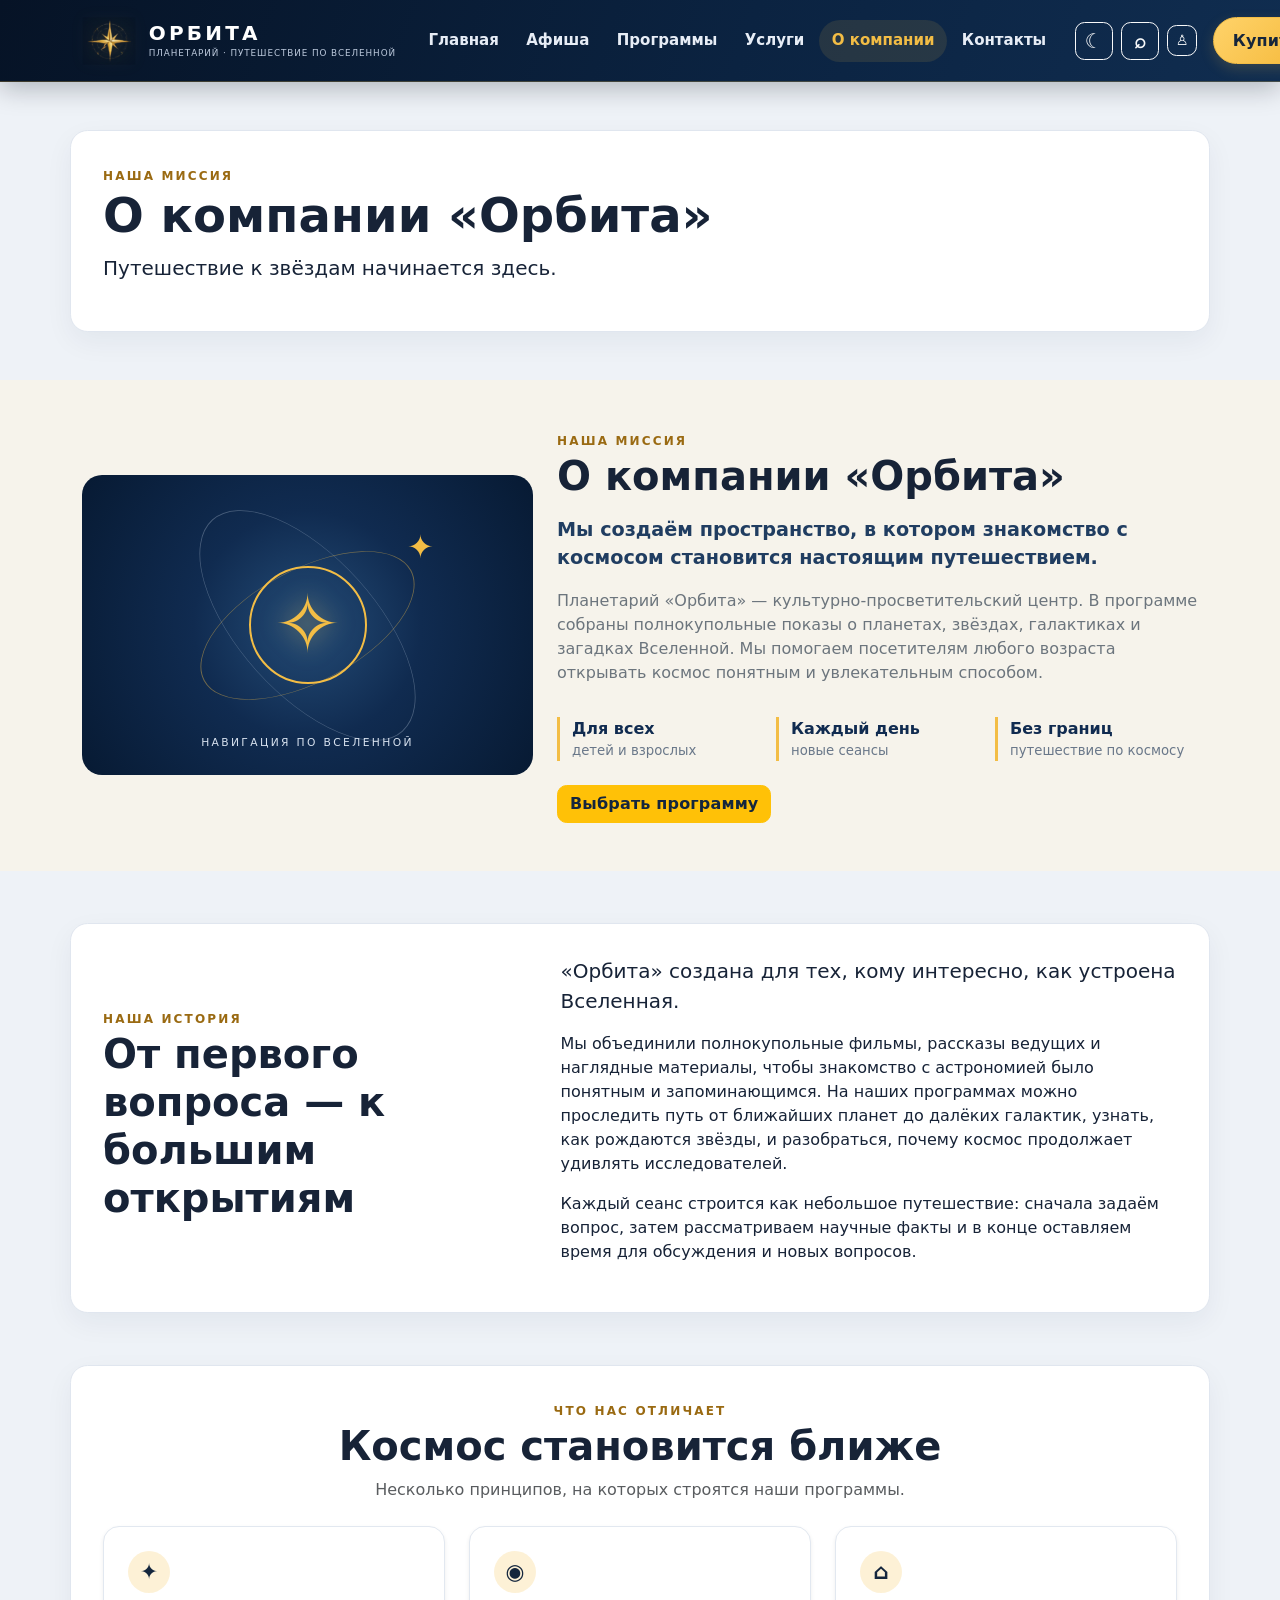
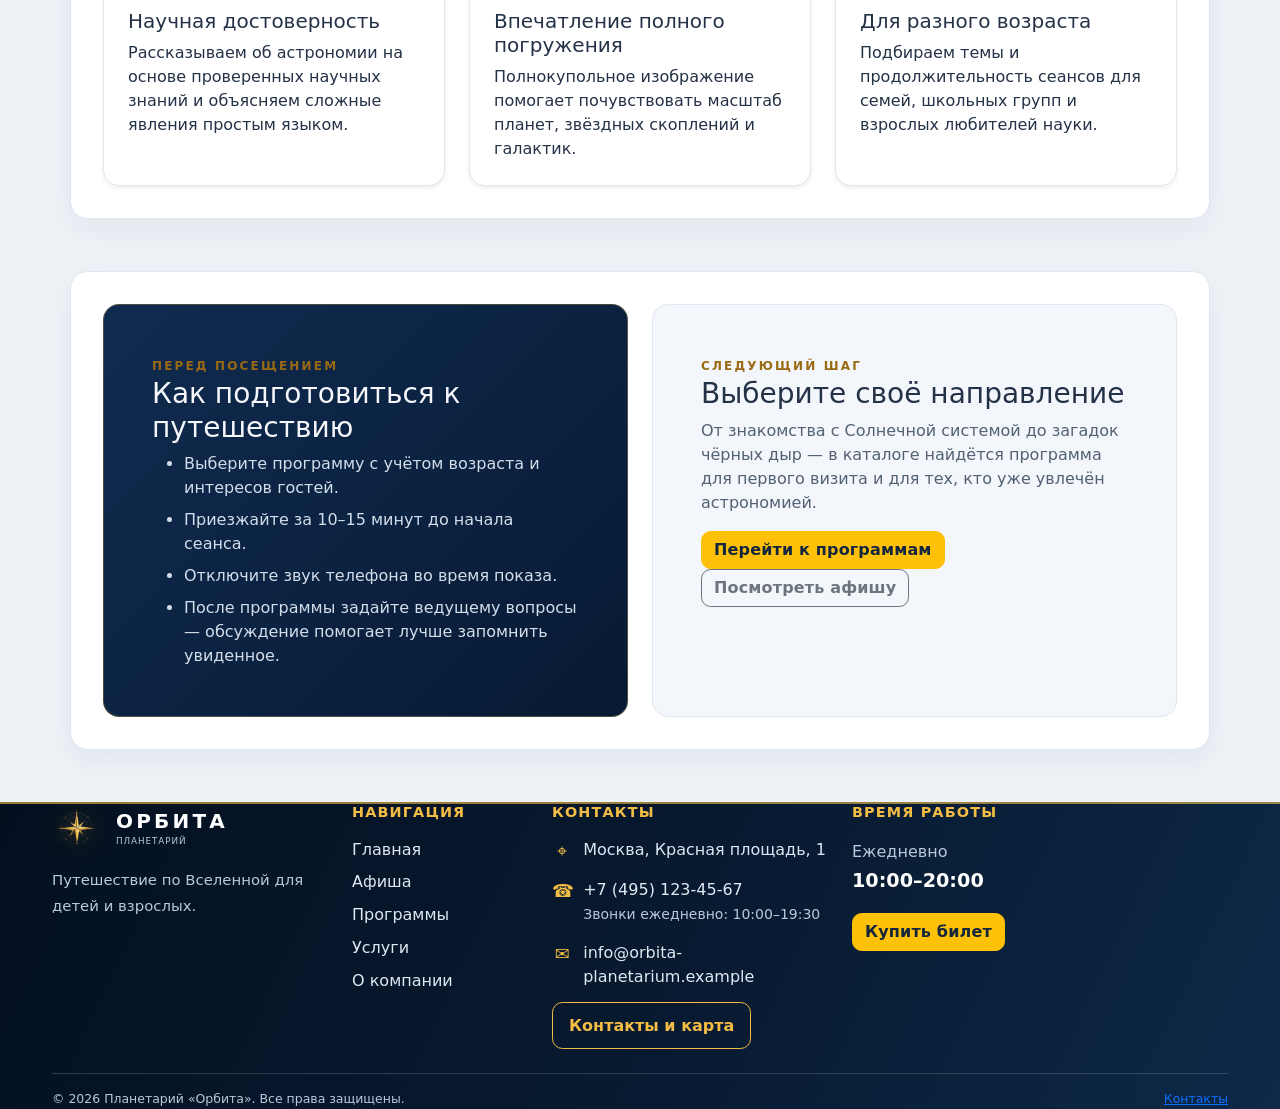
==== commit 82e2d991: "feat: add dark mode, global search and user account" ====
--- a/about.html
+++ b/about.html
@@ -5,8 +5,14 @@
 
 <!DOCTYPE html>
 
+<!DOCTYPE html>
+
+<!DOCTYPE html>
+
+<!DOCTYPE html>
+
 <html lang="ru">
-<head>
+<head><script data-orbita-theme-init="true">try{var t=localStorage.getItem('orbita-theme-v1');if(t==='dark'||t==='light')document.documentElement.setAttribute('data-orbita-theme',t);else if(window.matchMedia&&window.matchMedia('(prefers-color-scheme: dark)').matches)document.documentElement.setAttribute('data-orbita-theme','dark');}catch(e){}</script>
 <meta charset="utf-8"/>
 <meta content="width=device-width, initial-scale=1.0" name="viewport"/>
 <title>О компании — Планетарий «Орбита»</title>
@@ -14,7 +20,13 @@
 <link href="css/custom.css" rel="stylesheet"/>
 </head>
 <body>
-<nav class="navbar navbar-expand-lg navbar-dark site-navbar sticky-top"><div class="container"><a class="navbar-brand d-flex align-items-center gap-3" href="index.html"><img alt="Логотип-компас планетария Орбита" class="brand-logo" height="54" src="images/orbita-compass-logo.png" width="54"/><span class="brand-copy"><span class="brand-name">ОРБИТА</span><span class="brand-caption">ПЛАНЕТАРИЙ · ПУТЕШЕСТВИЕ ПО ВСЕЛЕННОЙ</span></span></a><button aria-controls="mainNavbar" aria-expanded="false" aria-label="Открыть меню" class="navbar-toggler" data-bs-target="#mainNavbar" data-bs-toggle="collapse" type="button"><span class="navbar-toggler-icon"></span></button><div class="collapse navbar-collapse" id="mainNavbar"><ul class="navbar-nav ms-auto align-items-lg-center"><li class="nav-item"><a class="nav-link" href="index.html">Главная</a></li><li class="nav-item"><a class="nav-link" href="afisha.html">Афиша</a></li><li class="nav-item"><a class="nav-link" href="catalog.html">Программы</a></li><li class="nav-item"><a class="nav-link" href="services.html">Услуги</a></li><li class="nav-item"><a aria-current="page" class="nav-link active" href="about.html">О компании</a></li><li class="nav-item"><a class="nav-link" href="contacts.html">Контакты</a></li></ul><a class="btn btn-warning ms-lg-3 mt-2 mt-lg-0" href="order.html">Купить билет</a></div></div></nav>
+<nav class="navbar navbar-expand-lg navbar-dark site-navbar sticky-top"><div class="container"><a class="navbar-brand d-flex align-items-center gap-3" href="index.html"><img alt="Логотип-компас планетария Орбита" class="brand-logo" height="54" src="images/orbita-compass-logo.png" width="54"/><span class="brand-copy"><span class="brand-name">ОРБИТА</span><span class="brand-caption">ПЛАНЕТАРИЙ · ПУТЕШЕСТВИЕ ПО ВСЕЛЕННОЙ</span></span></a><button aria-controls="mainNavbar" aria-expanded="false" aria-label="Открыть меню" class="navbar-toggler" data-bs-target="#mainNavbar" data-bs-toggle="collapse" type="button"><span class="navbar-toggler-icon"></span></button><div class="collapse navbar-collapse" id="mainNavbar"><ul class="navbar-nav ms-auto align-items-lg-center"><li class="nav-item"><a class="nav-link" href="index.html">Главная</a></li><li class="nav-item"><a class="nav-link" href="afisha.html">Афиша</a></li><li class="nav-item"><a class="nav-link" href="catalog.html">Программы</a></li><li class="nav-item"><a class="nav-link" href="services.html">Услуги</a></li><li class="nav-item"><a aria-current="page" class="nav-link active" href="about.html">О компании</a></li><li class="nav-item"><a class="nav-link" href="contacts.html">Контакты</a></li></ul><div class="orbita-global-tools d-flex align-items-center gap-2 ms-lg-3 mt-3 mt-lg-0">
+<button aria-label="Включить тёмную тему" class="btn btn-outline-light btn-sm orbita-icon-btn" id="orbita-theme-toggle" title="Сменить тему" type="button">
+<span aria-hidden="true" class="theme-icon theme-icon-moon">☾</span><span aria-hidden="true" class="theme-icon theme-icon-sun">☀</span>
+</button>
+<button aria-label="Поиск по сайту" class="btn btn-outline-light btn-sm orbita-icon-btn" data-orbita-search-open="" title="Поиск" type="button"><span aria-hidden="true">⌕</span></button>
+<a aria-label="Личный кабинет" class="btn btn-outline-light btn-sm orbita-account-link" href="account.html"><span aria-hidden="true">♙</span><span class="d-lg-none ms-1">Личный кабинет</span></a>
+</div><a class="btn btn-warning ms-lg-3 mt-2 mt-lg-0" href="order.html">Купить билет</a></div></div></nav>
 <main><section class="container my-5"><span class="section-eyebrow">НАША МИССИЯ</span><h1 class="display-5 fw-bold">О компании «Орбита»</h1><p class="lead">Путешествие к звёздам начинается здесь.</p></section><section class="about-section py-5" id="about">
 <div class="container">
 <div class="row align-items-center g-4">
@@ -123,5 +135,19 @@
 </div>
 </div>
 </div>
-<script src="https://cdn.jsdelivr.net/npm/bootstrap@5.3.8/dist/js/bootstrap.bundle.min.js"></script><script src="js/data.js"></script><script src="js/reviews.js"></script><script src="js/dates.js"></script><script src="js/tickets.js"></script><script src="js/ticket-capacity.js"></script></body>
+<script src="https://cdn.jsdelivr.net/npm/bootstrap@5.3.8/dist/js/bootstrap.bundle.min.js"></script><script src="js/data.js"></script><script src="js/reviews.js"></script><script src="js/dates.js"></script><script src="js/tickets.js"></script><script src="js/ticket-capacity.js"></script><div aria-hidden="true" aria-labelledby="orbitaSearchTitle" class="modal fade" id="orbitaSearchModal" tabindex="-1">
+<div class="modal-dialog modal-dialog-centered modal-lg">
+<div class="modal-content orbita-search-modal">
+<div class="modal-header">
+<div><div class="section-eyebrow">НАВИГАЦИЯ ПО САЙТУ</div><h2 class="modal-title fs-4" id="orbitaSearchTitle">Что ищем во Вселенной?</h2></div>
+<button aria-label="Закрыть" class="btn-close" data-bs-dismiss="modal" type="button"></button>
+</div>
+<div class="modal-body">
+<label class="visually-hidden" for="orbitaSearchInput">Поиск по сайту</label>
+<input autocomplete="off" class="form-control form-control-lg" id="orbitaSearchInput" placeholder="Например: чёрные дыры, экскурсии, афиша..." type="search"/>
+<div aria-live="polite" class="orbita-search-results mt-3" id="orbitaSearchResults"><p class="text-muted mb-0">Введите запрос, чтобы найти программы, услуги и разделы сайта.</p></div>
+</div>
+</div>
+</div>
+</div><script src="js/theme.js"></script><script src="js/site-search-index.js"></script><script src="js/site-search.js"></script><script src="js/account.js"></script></body>
 </html>
--- a/css/custom.css
+++ b/css/custom.css
@@ -713,3 +713,139 @@
 .contact-info-panel a.btn-warning:hover {
   color:#10223a !important;
 }
+
+/* =========================================================
+   ORBITA: global theme switch, site search and user account
+   ========================================================= */
+:root {
+  --orbita-page-bg: #f4f6fa;
+  --orbita-surface: #ffffff;
+  --orbita-text: #172337;
+  --orbita-muted: #617086;
+  --orbita-border: #dce3ec;
+  --orbita-nav-bg: #0b203b;
+}
+html, body, .card, .modal-content, .list-group-item, .accordion-item,
+.form-control, .form-select, .dropdown-menu, .schedule-days .nav-link,
+.site-footer, .site-navbar, .about-teaser, .contact-info-panel {
+  transition: background-color .58s ease, color .58s ease, border-color .58s ease, box-shadow .58s ease;
+}
+body {
+  background-color: var(--orbita-page-bg);
+  color: var(--orbita-text);
+}
+.site-navbar { background: var(--orbita-nav-bg) !important; }
+.orbita-global-tools { flex-shrink: 0; }
+.orbita-icon-btn {
+  width: 38px; height: 38px; padding: 0;
+  display: inline-flex; align-items: center; justify-content: center;
+  font-size: 1.25rem; line-height: 1;
+}
+.orbita-icon-btn .theme-icon-sun { display: none; }
+html[data-orbita-theme="dark"] .orbita-icon-btn .theme-icon-moon { display: none; }
+html[data-orbita-theme="dark"] .orbita-icon-btn .theme-icon-sun { display: inline; }
+.orbita-account-link { white-space: nowrap; }
+
+/* A short radial shimmer makes the theme change feel deliberate, not abrupt. */
+body.orbita-theme-transition::after {
+  content: ""; position: fixed; inset: 0; z-index: 2000; pointer-events: none;
+  background: radial-gradient(circle at var(--theme-x, 90%) var(--theme-y, 8%), rgba(255,193,7,.22), transparent 38%);
+  animation: orbitaThemeSweep .72s ease-out forwards;
+}
+@keyframes orbitaThemeSweep {
+  0% { opacity: 0; transform: scale(.72); }
+  25% { opacity: 1; }
+  100% { opacity: 0; transform: scale(1.35); }
+}
+@media (prefers-reduced-motion: reduce) {
+  *, *::before, *::after { scroll-behavior: auto !important; animation-duration: .01ms !important; transition-duration: .01ms !important; }
+}
+
+/* Search modal */
+.orbita-search-modal { border: 1px solid var(--orbita-border); border-radius: 1.1rem; overflow: hidden; background: var(--orbita-surface); color: var(--orbita-text); }
+.orbita-search-modal .modal-header { border-bottom-color: var(--orbita-border); }
+.orbita-search-results { display: grid; gap: .55rem; max-height: 52vh; overflow: auto; }
+.orbita-search-result {
+  display: grid; gap: .2rem; padding: .85rem 1rem; border: 1px solid var(--orbita-border);
+  border-radius: .75rem; text-decoration: none; color: var(--orbita-text); background: var(--orbita-page-bg);
+}
+.orbita-search-result:hover { border-color: var(--orbita-gold); color: var(--orbita-text); transform: translateX(3px); }
+.orbita-search-result-title { font-weight: 700; }
+.orbita-search-result-excerpt { color: var(--orbita-muted); font-size: .9rem; }
+.orbita-search-result small { color: #b18100; text-transform: capitalize; }
+.orbita-search-empty { padding: 1rem; border-radius: .75rem; background: var(--orbita-page-bg); color: var(--orbita-text); }
+
+/* Account */
+.account-panel, .account-page .card { background: var(--orbita-surface); color: var(--orbita-text); }
+.account-welcome { color: #fff; background: linear-gradient(125deg,#173d68,#071a33); border: 1px solid rgba(243,189,69,.28); }
+.account-stat { display: grid; gap: .25rem; padding: 1.15rem; border: 1px solid var(--orbita-border); border-radius: .9rem; background: var(--orbita-surface); color: var(--orbita-text); }
+.account-stat strong { font-size: 1.8rem; color: #c18b00; line-height: 1.1; }
+.account-stat span { color: var(--orbita-muted); font-size: .88rem; }
+.account-list { display: grid; gap: .6rem; }
+.account-list-item, .account-booking {
+  display: flex; align-items: center; justify-content: space-between; gap: 1rem;
+  padding: .8rem .9rem; border: 1px solid var(--orbita-border); border-radius: .7rem;
+  color: var(--orbita-text); text-decoration: none; background: var(--orbita-page-bg);
+}
+.account-list-item span { color: #b18100; white-space: nowrap; font-size: .85rem; }
+.account-booking small { display: block; color: var(--orbita-muted); margin-top: .2rem; }
+.account-info-section { margin-bottom: 4rem; }
+
+/* Dark palette, including Bootstrap surfaces and custom sections. */
+html[data-orbita-theme="dark"] {
+  color-scheme: dark;
+  --orbita-page-bg: #0b1422;
+  --orbita-surface: #142238;
+  --orbita-text: #e8eef7;
+  --orbita-muted: #aab8ca;
+  --orbita-border: #2a3b52;
+  --orbita-nav-bg: #071323;
+}
+html[data-orbita-theme="dark"] body { background: var(--orbita-page-bg) !important; color: var(--orbita-text) !important; }
+html[data-orbita-theme="dark"] main { color: var(--orbita-text); }
+html[data-orbita-theme="dark"] .bg-white,
+html[data-orbita-theme="dark"] .card,
+html[data-orbita-theme="dark"] .modal-content,
+html[data-orbita-theme="dark"] .dropdown-menu,
+html[data-orbita-theme="dark"] .list-group-item,
+html[data-orbita-theme="dark"] .accordion-item,
+html[data-orbita-theme="dark"] .schedule-days .nav-link,
+html[data-orbita-theme="dark"] .account-stat,
+html[data-orbita-theme="dark"] .account-panel {
+  background-color: var(--orbita-surface) !important;
+  color: var(--orbita-text) !important;
+  border-color: var(--orbita-border) !important;
+}
+html[data-orbita-theme="dark"] .text-dark,
+html[data-orbita-theme="dark"] .card-title,
+html[data-orbita-theme="dark"] .card-text,
+html[data-orbita-theme="dark"] .accordion-button,
+html[data-orbita-theme="dark"] .dropdown-item,
+html[data-orbita-theme="dark"] label,
+html[data-orbita-theme="dark"] .form-label {
+  color: var(--orbita-text) !important;
+}
+html[data-orbita-theme="dark"] .text-muted,
+html[data-orbita-theme="dark"] .text-secondary { color: var(--orbita-muted) !important; }
+html[data-orbita-theme="dark"] .form-control,
+html[data-orbita-theme="dark"] .form-select {
+  background-color: #0e1b2d !important; color: var(--orbita-text) !important; border-color: var(--orbita-border) !important;
+}
+html[data-orbita-theme="dark"] .form-control::placeholder { color: #94a4b9; }
+html[data-orbita-theme="dark"] .accordion-button { background: #172840 !important; }
+html[data-orbita-theme="dark"] .accordion-button:not(.collapsed) { background: #203753 !important; }
+html[data-orbita-theme="dark"] .accordion-body { background: var(--orbita-surface); color: var(--orbita-text); }
+html[data-orbita-theme="dark"] .table { --bs-table-color: var(--orbita-text); --bs-table-bg: var(--orbita-surface); --bs-table-border-color: var(--orbita-border); }
+html[data-orbita-theme="dark"] .site-footer { background: #050d18 !important; color: #e8eef7 !important; }
+html[data-orbita-theme="dark"] .site-footer a { color: #f3c653; }
+html[data-orbita-theme="dark"] .about-teaser,
+html[data-orbita-theme="dark"] .contact-info-panel,
+html[data-orbita-theme="dark"] .orbit-highlight { background: linear-gradient(135deg,#0a1a2e,#050d18) !important; color: #f4f7fb !important; }
+html[data-orbita-theme="dark"] .orbit-highlight-light,
+html[data-orbita-theme="dark"] .orbit-mini-panel { background: #142238 !important; color: var(--orbita-text) !important; border-color: var(--orbita-border) !important; }
+html[data-orbita-theme="dark"] .orbit-highlight-light p,
+html[data-orbita-theme="dark"] .orbit-mini-panel p { color: var(--orbita-muted) !important; }
+html[data-orbita-theme="dark"] .btn-outline-secondary { color: #dbe5f2; border-color: #73849a; }
+html[data-orbita-theme="dark"] .schedule-days .nav-link.active { background: #c18b00; border-color: #c18b00; color: #101a29; }
+html[data-orbita-theme="dark"] .modal-backdrop { --bs-backdrop-bg: #020711; }
+html[data-orbita-theme="dark"] .btn-close { filter: invert(1) grayscale(100%); }
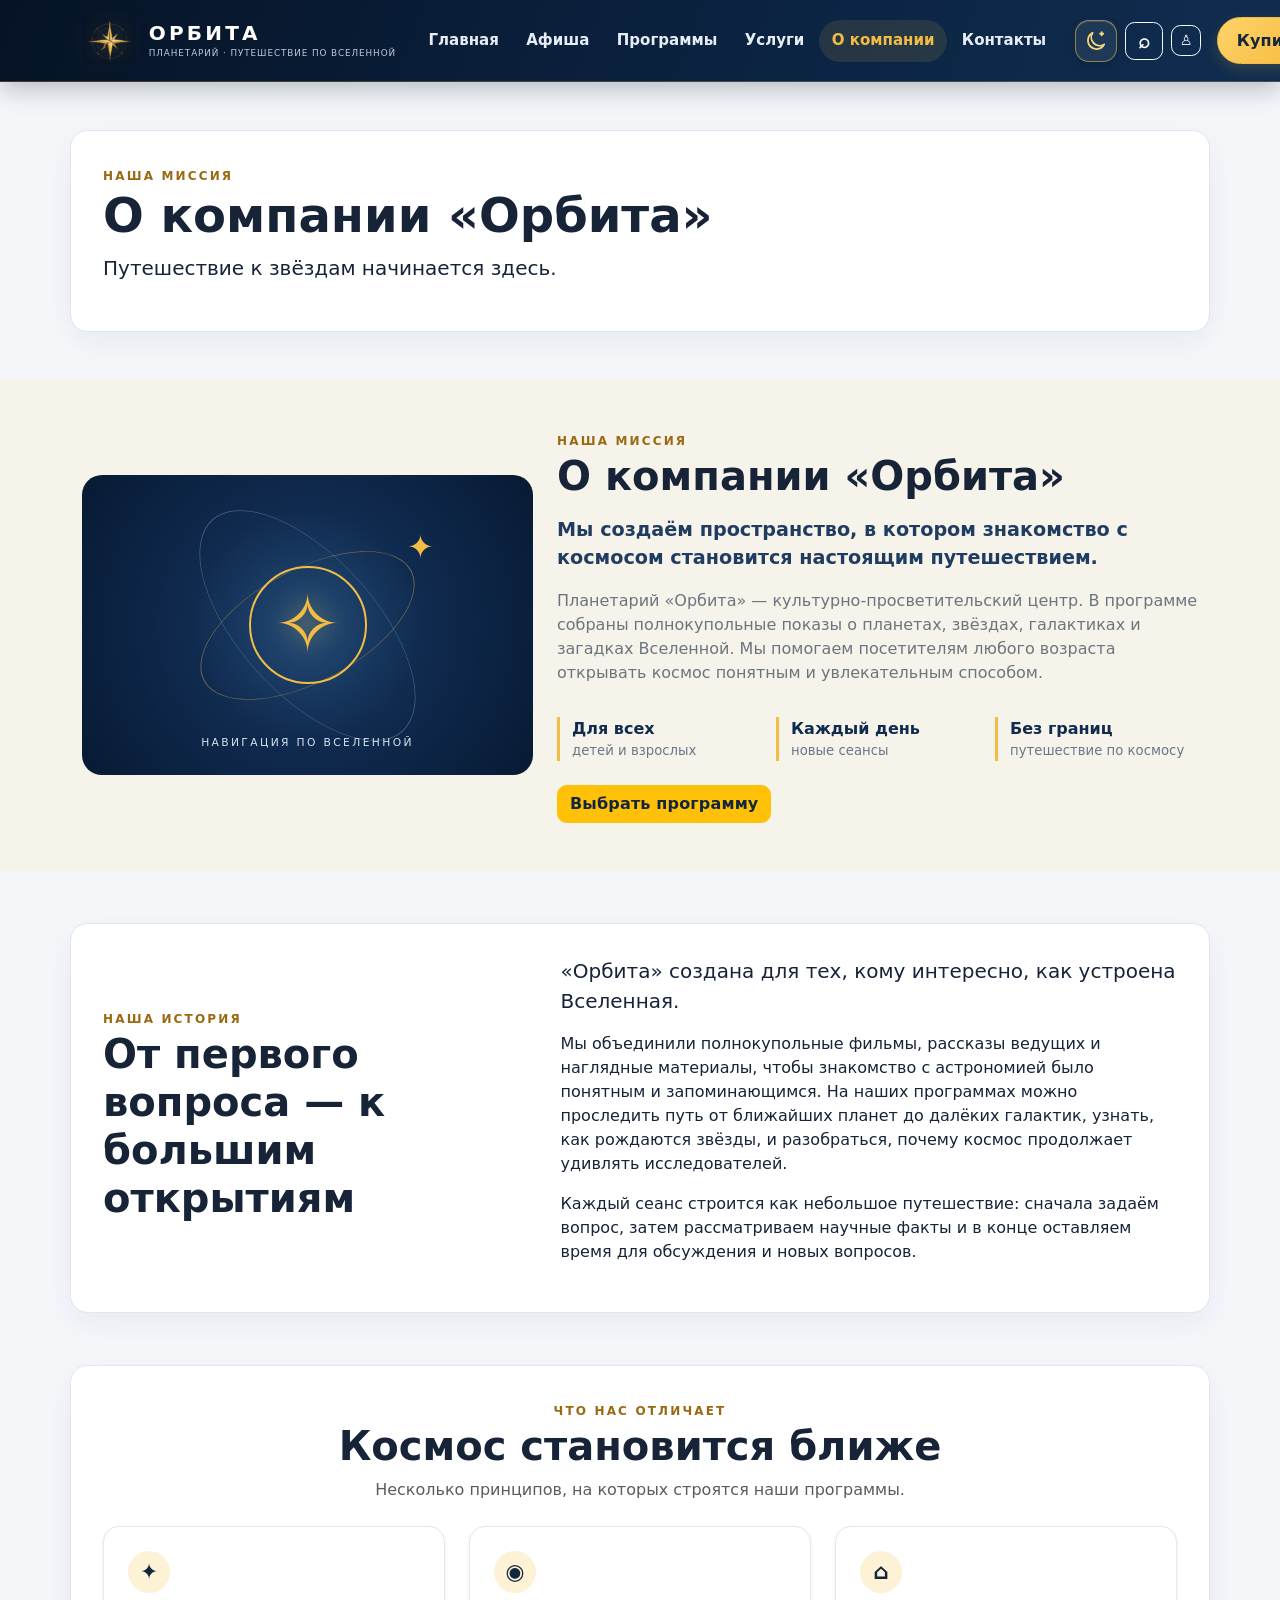
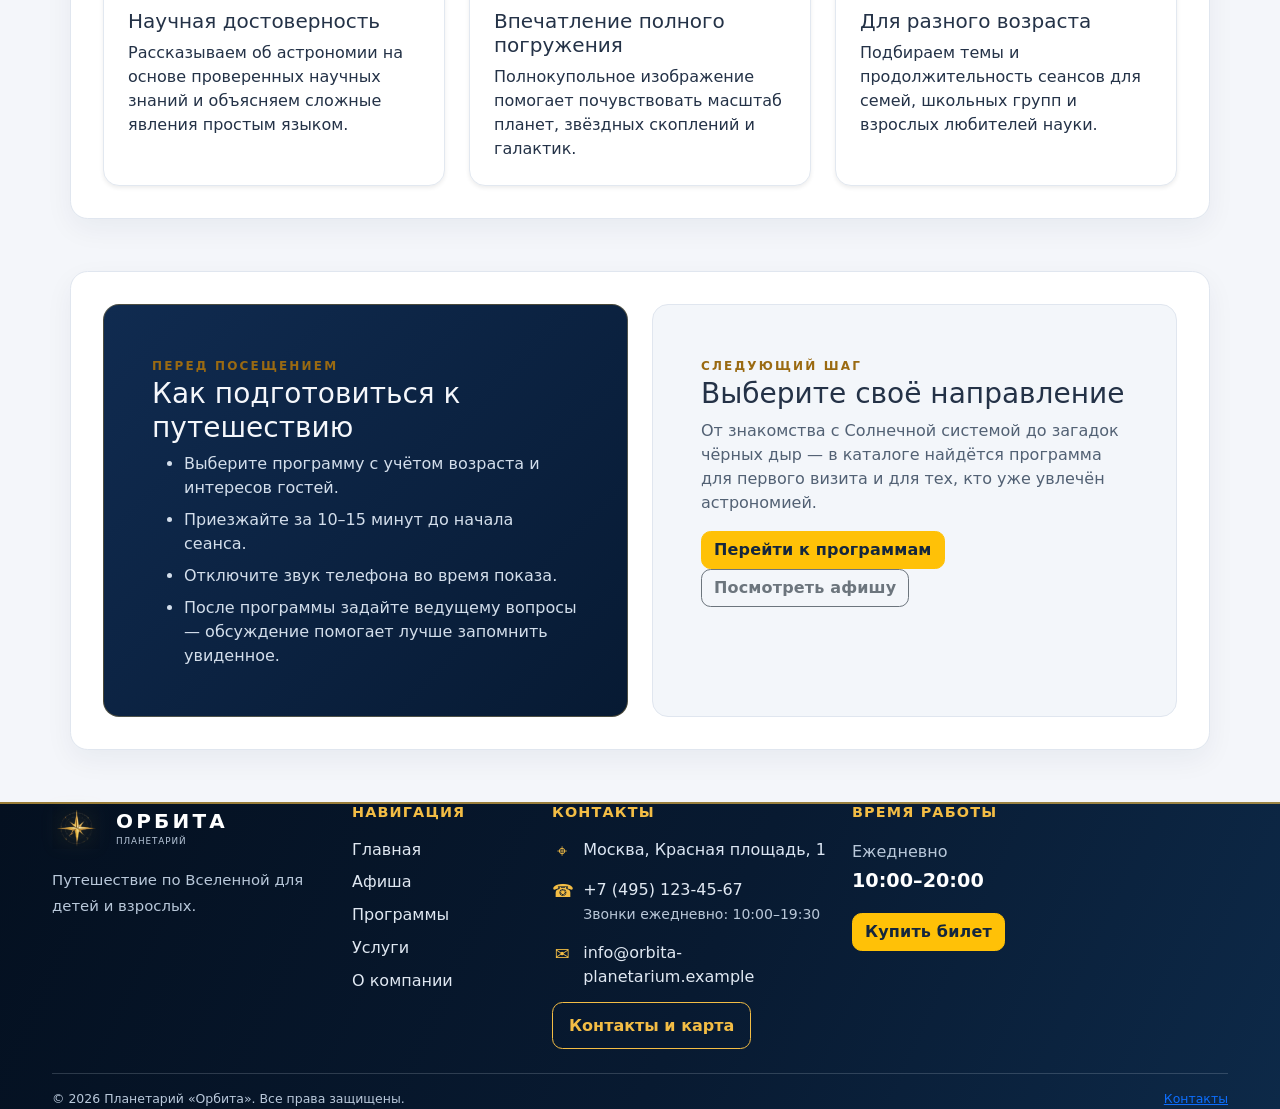
==== commit 560ce510: "feat: add dark mode, global search and user account" ====
--- a/about.html
+++ b/about.html
@@ -1,4 +1,6 @@
 <!DOCTYPE html>
+<!DOCTYPE html>
+
 <!DOCTYPE html>
 
 <!DOCTYPE html>
@@ -21,8 +23,17 @@
 </head>
 <body>
 <nav class="navbar navbar-expand-lg navbar-dark site-navbar sticky-top"><div class="container"><a class="navbar-brand d-flex align-items-center gap-3" href="index.html"><img alt="Логотип-компас планетария Орбита" class="brand-logo" height="54" src="images/orbita-compass-logo.png" width="54"/><span class="brand-copy"><span class="brand-name">ОРБИТА</span><span class="brand-caption">ПЛАНЕТАРИЙ · ПУТЕШЕСТВИЕ ПО ВСЕЛЕННОЙ</span></span></a><button aria-controls="mainNavbar" aria-expanded="false" aria-label="Открыть меню" class="navbar-toggler" data-bs-target="#mainNavbar" data-bs-toggle="collapse" type="button"><span class="navbar-toggler-icon"></span></button><div class="collapse navbar-collapse" id="mainNavbar"><ul class="navbar-nav ms-auto align-items-lg-center"><li class="nav-item"><a class="nav-link" href="index.html">Главная</a></li><li class="nav-item"><a class="nav-link" href="afisha.html">Афиша</a></li><li class="nav-item"><a class="nav-link" href="catalog.html">Программы</a></li><li class="nav-item"><a class="nav-link" href="services.html">Услуги</a></li><li class="nav-item"><a aria-current="page" class="nav-link active" href="about.html">О компании</a></li><li class="nav-item"><a class="nav-link" href="contacts.html">Контакты</a></li></ul><div class="orbita-global-tools d-flex align-items-center gap-2 ms-lg-3 mt-3 mt-lg-0">
-<button aria-label="Включить тёмную тему" class="btn btn-outline-light btn-sm orbita-icon-btn" id="orbita-theme-toggle" title="Сменить тему" type="button">
-<span aria-hidden="true" class="theme-icon theme-icon-moon">☾</span><span aria-hidden="true" class="theme-icon theme-icon-sun">☀</span>
+<button aria-label="Переключить тему" class="btn btn-outline-light btn-sm orbita-icon-btn" id="orbita-theme-toggle" title="Сменить тему" type="button">
+<span aria-hidden="true" class="theme-orbit">
+<svg class="theme-svg theme-moon" focusable="false" viewbox="0 0 24 24">
+<path d="M20.2 15.4A8.4 8.4 0 0 1 8.6 3.8 8.6 8.6 0 1 0 20.2 15.4Z"></path>
+<path class="theme-star" d="M17.7 3.2v3.1M16.15 4.75h3.1"></path>
+</svg>
+<svg class="theme-svg theme-sun" focusable="false" viewbox="0 0 24 24">
+<circle cx="12" cy="12" r="4.1"></circle>
+<path d="M12 1.8v2.1M12 20.1v2.1M4.8 4.8l1.5 1.5m11.4 11.4 1.5 1.5M1.8 12h2.1m16.2 0h2.1M4.8 19.2l1.5-1.5M17.7 6.3l1.5-1.5"></path>
+</svg>
+</span>
 </button>
 <button aria-label="Поиск по сайту" class="btn btn-outline-light btn-sm orbita-icon-btn" data-orbita-search-open="" title="Поиск" type="button"><span aria-hidden="true">⌕</span></button>
 <a aria-label="Личный кабинет" class="btn btn-outline-light btn-sm orbita-account-link" href="account.html"><span aria-hidden="true">♙</span><span class="d-lg-none ms-1">Личный кабинет</span></a>
--- a/css/custom.css
+++ b/css/custom.css
@@ -849,3 +849,178 @@
 html[data-orbita-theme="dark"] .schedule-days .nav-link.active { background: #c18b00; border-color: #c18b00; color: #101a29; }
 html[data-orbita-theme="dark"] .modal-backdrop { --bs-backdrop-bg: #020711; }
 html[data-orbita-theme="dark"] .btn-close { filter: invert(1) grayscale(100%); }
+
+/* =========================================================
+   ORBITA THEME FIX: correct page variables + animated control
+   ========================================================= */
+:root {
+  --orbita-page: #f4f6fa;
+  --orbita-ink: #17263b;
+  --orbita-page-bg: #f4f6fa;
+  --orbita-surface: #ffffff;
+  --orbita-text: #172337;
+  --orbita-muted: #617086;
+  --orbita-border: #dce3ec;
+}
+html[data-orbita-theme="dark"] {
+  --orbita-page: #0b1422;
+  --orbita-ink: #e8eef7;
+  --orbita-page-bg: #0b1422;
+  --orbita-surface: #142238;
+  --orbita-text: #e8eef7;
+  --orbita-muted: #aab8ca;
+  --orbita-border: #2a3b52;
+  color-scheme: dark;
+}
+html[data-orbita-theme="light"] {
+  --orbita-page: #f4f6fa;
+  --orbita-ink: #17263b;
+  --orbita-page-bg: #f4f6fa;
+  --orbita-surface: #ffffff;
+  --orbita-text: #172337;
+  --orbita-muted: #617086;
+  --orbita-border: #dce3ec;
+  color-scheme: light;
+}
+html[data-orbita-theme="dark"] body,
+html[data-orbita-theme="dark"] body.bg-light {
+  background: var(--orbita-page) !important;
+  color: var(--orbita-ink) !important;
+}
+html[data-orbita-theme="dark"] main,
+html[data-orbita-theme="dark"] main > section,
+html[data-orbita-theme="dark"] .container-fluid {
+  color: var(--orbita-text);
+}
+html[data-orbita-theme="dark"] .bg-light,
+html[data-orbita-theme="dark"] .bg-white,
+html[data-orbita-theme="dark"] .about-section,
+html[data-orbita-theme="dark"] .about-teaser,
+html[data-orbita-theme="dark"] .contact-section,
+html[data-orbita-theme="dark"] .services-section,
+html[data-orbita-theme="dark"] .programs-section,
+html[data-orbita-theme="dark"] .reviews-section,
+html[data-orbita-theme="dark"] .faq-section {
+  background-color: var(--orbita-page) !important;
+  color: var(--orbita-text) !important;
+}
+html[data-orbita-theme="dark"] .card,
+html[data-orbita-theme="dark"] .card-body,
+html[data-orbita-theme="dark"] .list-group,
+html[data-orbita-theme="dark"] .list-group-item,
+html[data-orbita-theme="dark"] .accordion-item,
+html[data-orbita-theme="dark"] .modal-content,
+html[data-orbita-theme="dark"] .dropdown-menu,
+html[data-orbita-theme="dark"] .table,
+html[data-orbita-theme="dark"] .account-stat,
+html[data-orbita-theme="dark"] .account-panel {
+  background-color: var(--orbita-surface) !important;
+  color: var(--orbita-text) !important;
+  border-color: var(--orbita-border) !important;
+}
+html[data-orbita-theme="dark"] .text-dark,
+html[data-orbita-theme="dark"] .text-body,
+html[data-orbita-theme="dark"] .card-title,
+html[data-orbita-theme="dark"] .card-text,
+html[data-orbita-theme="dark"] .accordion-button,
+html[data-orbita-theme="dark"] .dropdown-item,
+html[data-orbita-theme="dark"] .form-label,
+html[data-orbita-theme="dark"] label,
+html[data-orbita-theme="dark"] h1,
+html[data-orbita-theme="dark"] h2,
+html[data-orbita-theme="dark"] h3,
+html[data-orbita-theme="dark"] h4,
+html[data-orbita-theme="dark"] p,
+html[data-orbita-theme="dark"] li {
+  color: var(--orbita-text);
+}
+html[data-orbita-theme="dark"] .text-muted,
+html[data-orbita-theme="dark"] .text-secondary,
+html[data-orbita-theme="dark"] .text-body-secondary { color: var(--orbita-muted) !important; }
+html[data-orbita-theme="dark"] .form-control,
+html[data-orbita-theme="dark"] .form-select {
+  color: var(--orbita-text) !important;
+  background-color: #0e1b2d !important;
+  border-color: var(--orbita-border) !important;
+}
+html[data-orbita-theme="dark"] .form-control::placeholder { color: #94a4b9; }
+html[data-orbita-theme="dark"] .accordion-button { background-color: #172840 !important; }
+html[data-orbita-theme="dark"] .accordion-button:not(.collapsed) { background-color: #203753 !important; }
+html[data-orbita-theme="dark"] .accordion-body { background-color: var(--orbita-surface); color: var(--orbita-text); }
+html[data-orbita-theme="dark"] .site-footer { background: linear-gradient(115deg,#030a13,#07172a 55%,#0b2038) !important; color: #e8eef7 !important; }
+html[data-orbita-theme="dark"] .orbit-mini-panel,
+html[data-orbita-theme="dark"] .orbit-highlight-light,
+html[data-orbita-theme="dark"] .orbit-info-card { background: var(--orbita-surface) !important; color: var(--orbita-text) !important; border-color: var(--orbita-border) !important; }
+html[data-orbita-theme="dark"] .orbit-mini-panel p,
+html[data-orbita-theme="dark"] .orbit-highlight-light p { color: var(--orbita-muted) !important; }
+
+/* Theme control: compact glass button with a real rotating icon transition. */
+.orbita-icon-btn#orbita-theme-toggle {
+  position: relative;
+  width: 42px;
+  height: 42px;
+  padding: 0;
+  overflow: hidden;
+  display: inline-grid;
+  place-items: center;
+  border: 1px solid rgba(243,189,69,.55);
+  border-radius: 14px;
+  color: #f7d77c;
+  background: rgba(255,255,255,.075);
+  box-shadow: inset 0 1px 0 rgba(255,255,255,.12), 0 4px 12px rgba(0,0,0,.12);
+  transition: background .25s ease, border-color .25s ease, box-shadow .25s ease, transform .25s ease;
+}
+.orbita-icon-btn#orbita-theme-toggle:hover {
+  color: #fff1bd;
+  background: rgba(243,189,69,.18);
+  border-color: #f3bd45;
+  box-shadow: 0 0 0 4px rgba(243,189,69,.12), 0 7px 18px rgba(0,0,0,.18);
+  transform: translateY(-1px);
+}
+.theme-orbit { position: relative; width: 24px; height: 24px; display: block; }
+.theme-svg {
+  position: absolute; inset: 0;
+  width: 24px; height: 24px;
+  fill: none; stroke: currentColor; stroke-width: 1.8;
+  stroke-linecap: round; stroke-linejoin: round;
+  transition: opacity .38s ease, transform .62s cubic-bezier(.2,.8,.2,1), filter .38s ease;
+}
+.theme-moon { opacity: 1; transform: rotate(0) scale(1); }
+.theme-sun { opacity: 0; transform: rotate(-95deg) scale(.25); }
+html[data-orbita-theme="dark"] .theme-moon { opacity: 0; transform: rotate(95deg) scale(.25); }
+html[data-orbita-theme="dark"] .theme-sun { opacity: 1; transform: rotate(0) scale(1); filter: drop-shadow(0 0 5px rgba(255,204,75,.7)); }
+#orbita-theme-toggle.is-animating .theme-orbit { animation: orbitaIconPop .68s cubic-bezier(.2,.8,.2,1); }
+#orbita-theme-toggle.is-animating .theme-svg { filter: drop-shadow(0 0 7px rgba(255,205,77,.85)); }
+@keyframes orbitaIconPop {
+  0% { transform: scale(.78) rotate(-18deg); }
+  48% { transform: scale(1.28) rotate(18deg); }
+  100% { transform: scale(1) rotate(0); }
+}
+body, body::before, .site-navbar, .site-footer, main, main > section,
+.card, .card-body, .modal-content, .accordion-item, .list-group-item,
+.form-control, .form-select, .dropdown-menu {
+  transition: background-color .48s ease, color .48s ease, border-color .48s ease, box-shadow .48s ease;
+}
+body.orbita-theme-transition::after {
+  content: "";
+  position: fixed;
+  inset: 0;
+  z-index: 1999;
+  pointer-events: none;
+  background: radial-gradient(circle at 94% 7%, rgba(255,203,82,.24), transparent 33%);
+  animation: orbitaThemeBloom .72s ease-out forwards;
+}
+@keyframes orbitaThemeBloom {
+  0% { opacity: 0; clip-path: circle(0 at 94% 7%); }
+  35% { opacity: 1; }
+  100% { opacity: 0; clip-path: circle(150% at 94% 7%); }
+}
+@media (prefers-reduced-motion: reduce) {
+  body, body::before, .site-navbar, .site-footer, main, main > section,
+  .card, .card-body, .modal-content, .accordion-item, .list-group-item,
+  .form-control, .form-select, .dropdown-menu, .theme-svg {
+    transition-duration: .01ms !important;
+  }
+  #orbita-theme-toggle.is-animating .theme-orbit,
+  body.orbita-theme-transition::after { animation-duration: .01ms !important; }
+}
